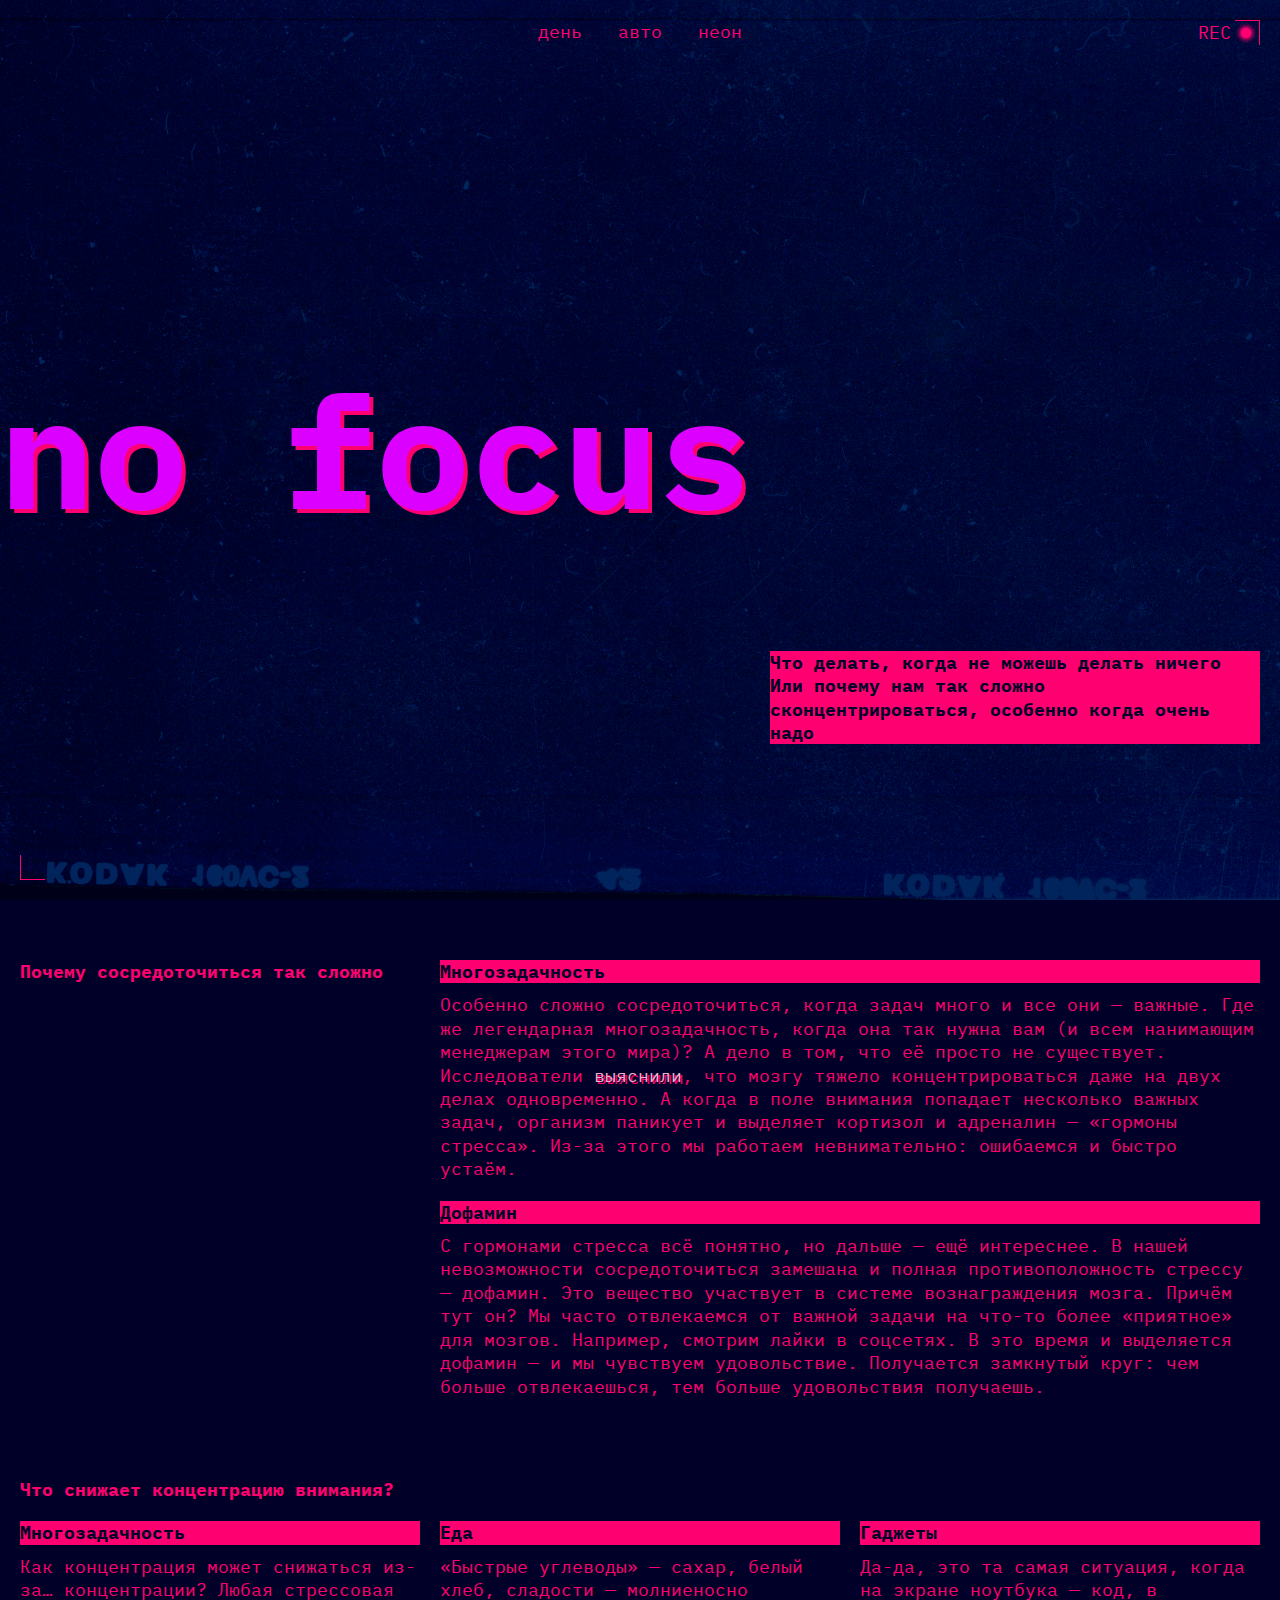
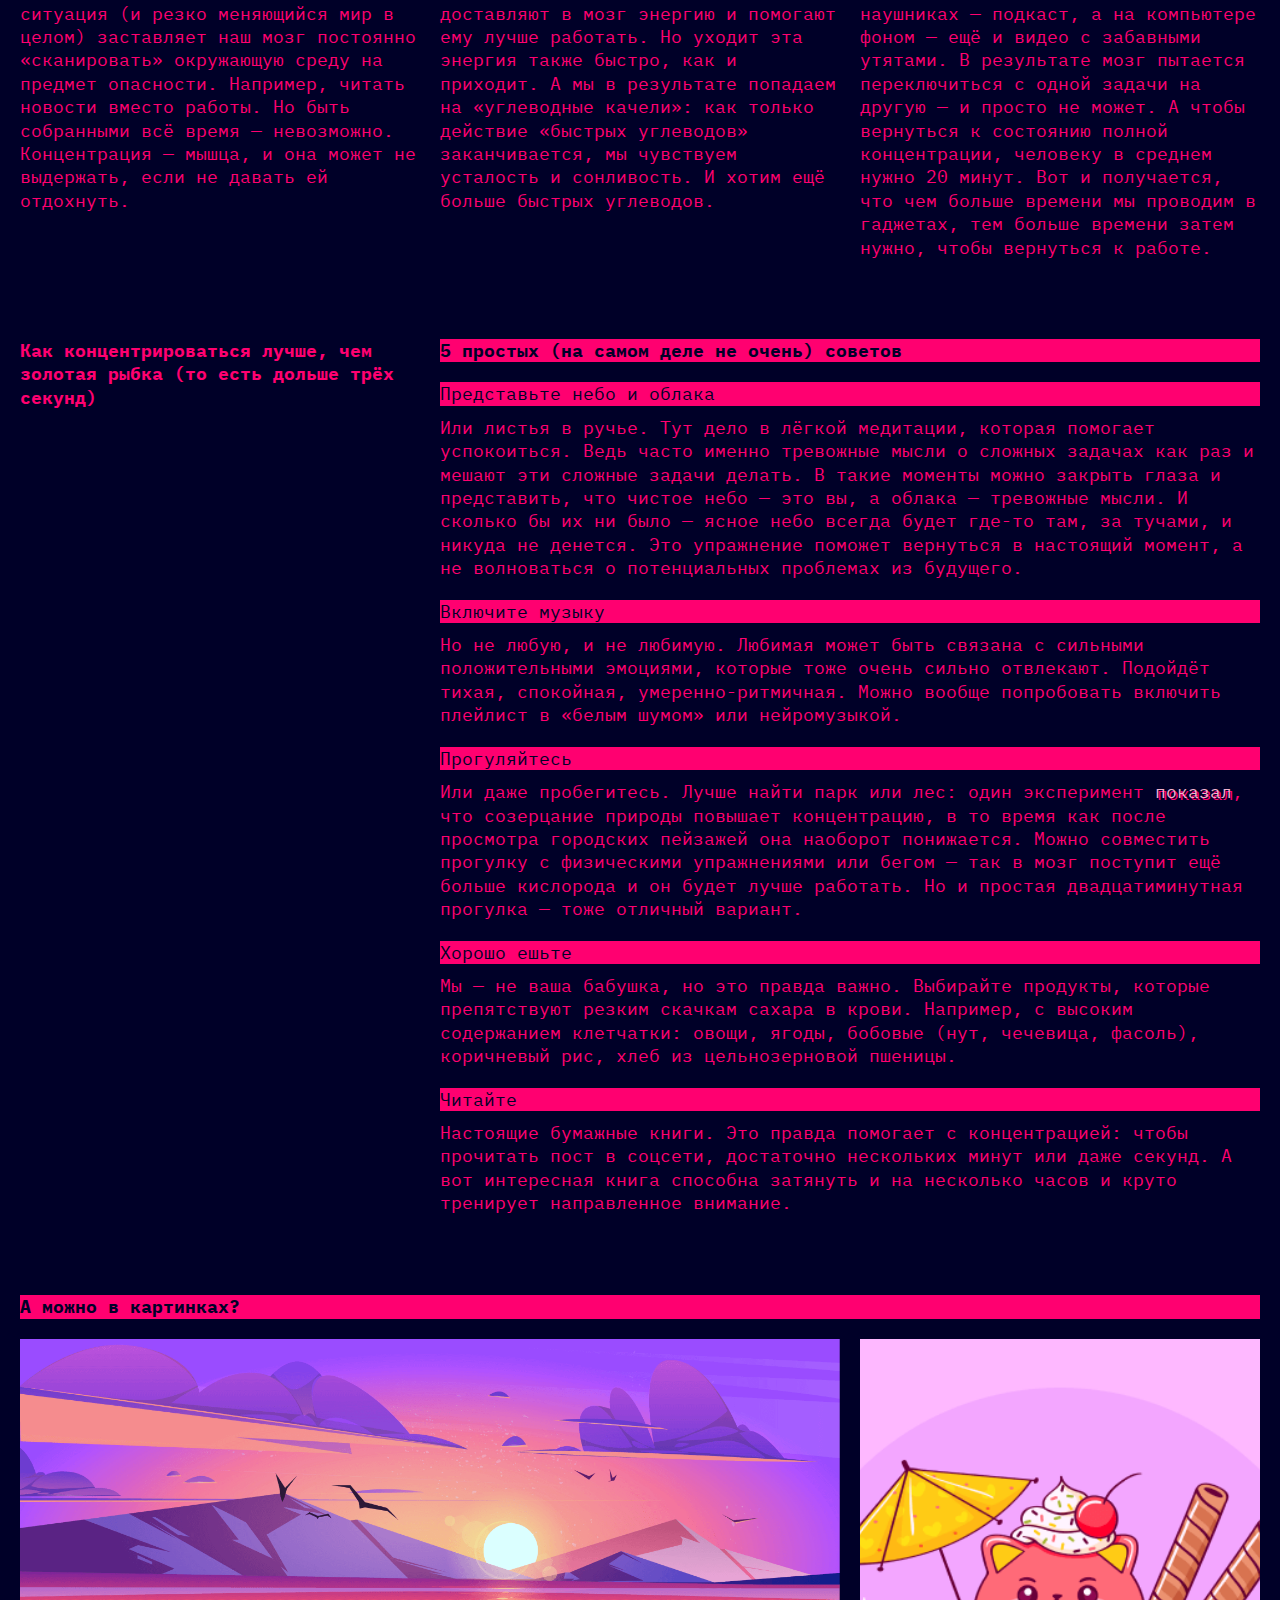
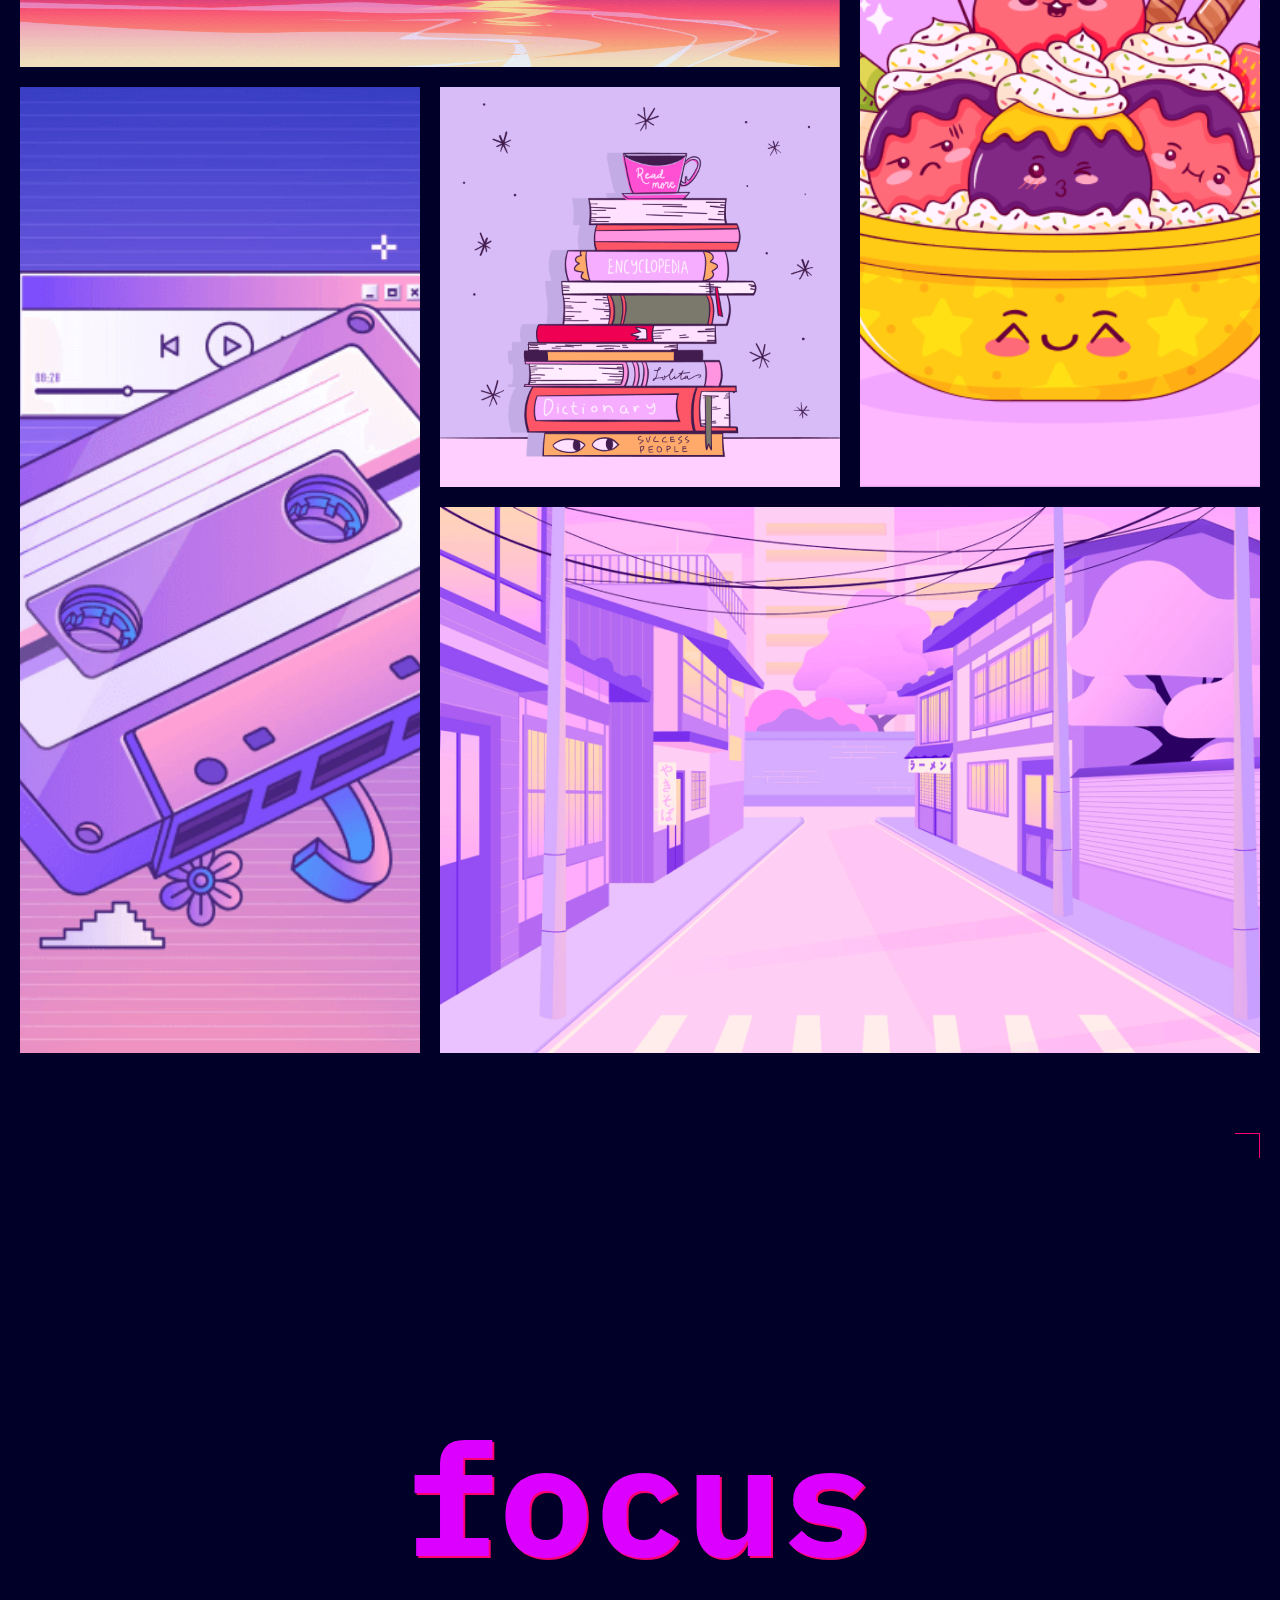
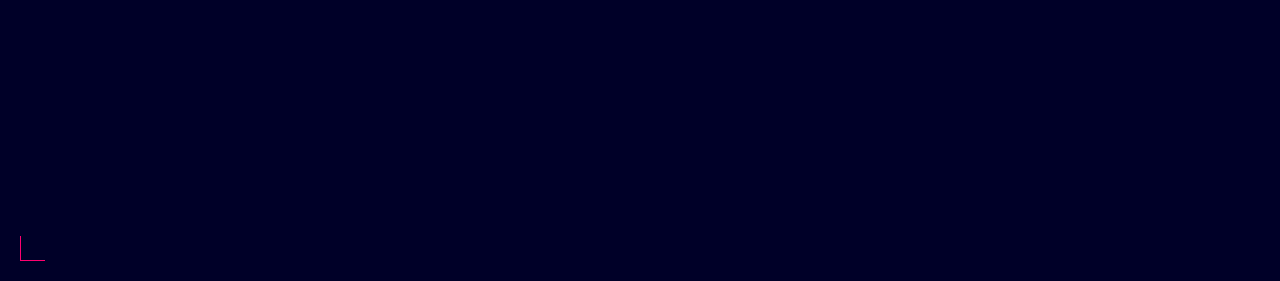
==== index.html @ 8219a494 "add project" ====
<!DOCTYPE html>
<html lang="ru">
  <head>
    <meta charset="UTF-8" />
    <meta http-equiv="X-UA-Compatible" content="IE=edge" />
    <meta name="viewport" content="width=device-width, initial-scale=1.0" />
    <meta name="color-scheme" content="dark light" />
    <title>Сложно сосредоточиться</title>
    <link rel="icon" href="./images/favicon.ico" sizes="any" />
    <link rel="icon" href="./images/favicon.svg" type="image/svg+xml" />
    <link rel="apple-touch-icon" href="./images/mobile-icon.png" />
    <link rel="stylesheet" href="../fonts/fonts.css" />
    <link rel="stylesheet" href="../styles/globals.css" />
    <link rel="stylesheet" href="../styles/variables.css" />
    <link rel="stylesheet" href="../styles/style.css" />
    <link rel="stylesheet" href="../styles/dark.css" />
    <link rel="stylesheet" href="../styles/light.css" />
  </head>
  <body class="page theme_dark">
    <header class="header decorated-zone">
      <div class="rec" aria-hidden="true">rec</div>
      <nav class="header__theme-menu">
        <ul class="header__theme-menu-list">
          <li class="header__theme-menu-item">
            <button
              class="header__theme-menu-button header__theme-menu-button_type_light"
            >
              День
            </button>
          </li>
          <li class="header__theme-menu-item">
            <button
              class="header__theme-menu-button header__theme-menu-button_active header__theme-menu-button_type_auto"
              disabled
            >
              Авто
            </button>
          </li>
          <li class="header__theme-menu-item">
            <button
              class="header__theme-menu-button header__theme-menu-button_type_dark"
            >
              Неон
            </button>
          </li>
        </ul>
      </nav>
      <h1 class="header__title">no focus</h1>
      <div class="header__description">
        <h2 class="header__description-title">
          Что делать, когда не можешь делать ничего<br />
          Или почему нам так сложно сконцентрироваться, особенно когда очень
          надо
        </h2>
      </div>
    </header>
    <main class="main">
      <section class="content">
        <div class="content__card">
          <h2 class="content__card-title">Почему сосредоточиться так сложно</h2>
          <ul class="content__card-list">
            <li class="content__card-list-item">
              <article class="card">
                <h3 class="card-title">Многозадачность</h3>
                <p class="card-text">
                  Особенно сложно сосредоточиться, когда задач много и все они —
                  важные. Где же легендарная многозадачность, когда она так
                  нужна вам (и всем нанимающим менеджерам этого мира)? А дело в
                  том, что её просто не существует. Исследователи
                  <a
                    href="https://www.sciencedirect.com/science/article/abs/pii/S0272494415000328"
                    tar
                    class="card-text-link"
                    target="_blank"
                    >выяснили</a
                  >, что мозгу тяжело концентрироваться даже на двух делах
                  одновременно. А когда в поле внимания попадает несколько
                  важных задач, организм паникует и выделяет кортизол и
                  адреналин — «гормоны стресса». Из-за этого мы работаем
                  невнимательно: ошибаемся и быстро устаём.
                </p>
              </article>
            </li>
            <li class="content__card-list-item">
              <article class="card">
                <h3 class="card-title">Дофамин</h3>
                <p class="card-text">
                  С гормонами стресса всё понятно, но дальше — ещё интереснее. В
                  нашей невозможности сосредоточиться замешана и полная
                  противоположность стрессу — дофамин. Это вещество участвует в
                  системе вознаграждения мозга. Причём тут он? Мы часто
                  отвлекаемся от важной задачи на что-то более «приятное» для
                  мозгов. Например, смотрим лайки в соцсетях. В это время и
                  выделяется дофамин — и мы чувствуем удовольствие. Получается
                  замкнутый круг: чем больше отвлекаешься, тем больше
                  удовольствия получаешь.
                </p>
              </article>
            </li>
          </ul>
          <h2 class="content__card-title">
            Что снижает концентрацию внимания?
          </h2>
        </div>
        <ul class="content__card-list content__card-list_column">
          <li class="content__card-list-item">
            <article class="card">
              <h3 class="card-title">Многозадачность</h3>
              <p class="card-text">
                Как концентрация может снижаться из-за… концентрации? Любая
                стрессовая ситуация (и резко меняющийся мир в целом) заставляет
                наш мозг постоянно «сканировать» окружающую среду на предмет
                опасности. Например, читать новости вместо работы. Но быть
                собранными всё время — невозможно. Концентрация — мышца, и она
                может не выдержать, если не давать ей отдохнуть.
              </p>
            </article>
          </li>
          <li class="content__card-list-item">
            <article class="card">
              <h3 class="card-title">Еда</h3>
              <p class="card-text">
                «Быстрые углеводы» — сахар, белый хлеб, сладости — молниеносно
                доставляют в мозг энергию и помогают ему лучше работать. Но
                уходит эта энергия также быстро, как и приходит. А мы в
                результате попадаем на «углеводные качели»: как только действие
                «быстрых углеводов» заканчивается, мы чувствуем усталость и
                сонливость. И хотим ещё больше быстрых углеводов.
              </p>
            </article>
          </li>
          <li class="content__card-list-item">
            <article class="card">
              <h3 class="card-title">Гаджеты</h3>
              <p class="card-text">
                Да-да, это та самая ситуация, когда на экране ноутбука — код, в
                наушниках — подкаст, а на компьютере фоном — ещё и видео с
                забавными утятами. В результате мозг пытается переключиться с
                одной задачи на другую — и просто не может. А чтобы вернуться к
                состоянию полной концентрации, человеку в среднем нужно 20
                минут. Вот и получается, что чем больше времени мы проводим в
                гаджетах, тем больше времени затем нужно, чтобы вернуться к
                работе.
              </p>
            </article>
          </li>
        </ul>
        <div class="content__card">
          <h2 class="content__card-title">
            Как концентрироваться лучше, чем золотая рыбка (то есть дольше трёх
            секунд)
          </h2>
          <ul class="content__card-list">
            <li class="content__card-list-item">
              <article class="card">
                <h3 class="card-title">
                  5 простых (на самом деле не очень) советов
                </h3>
                <h4 class="card-text-accent">Представьте небо и облака</h4>
                <p class="card-text">
                  Или листья в ручье. Тут дело в лёгкой медитации, которая
                  помогает успокоиться. Ведь часто именно тревожные мысли о
                  сложных задачах как раз и мешают эти сложные задачи делать. В
                  такие моменты можно закрыть глаза и представить, что чистое
                  небо — это вы, а облака — тревожные мысли. И сколько бы их ни
                  было — ясное небо всегда будет где-то там, за тучами, и никуда
                  не денется. Это упражнение поможет вернуться в настоящий
                  момент, а не волноваться о потенциальных проблемах из
                  будущего.
                </p>
              </article>
            </li>
            <li class="content__card-list-item">
              <article class="card">
                <h4 class="card-text-accent">Включите музыку</h4>
                <p class="card-text">
                  Но не любую, и не любимую. Любимая может быть связана с
                  сильными положительными эмоциями, которые тоже очень сильно
                  отвлекают. Подойдёт тихая, спокойная, умеренно-ритмичная.
                  Можно вообще попробовать включить плейлист в «белым шумом» или
                  нейромузыкой.
                </p>
              </article>
            </li>
            <li class="content__card-list-item">
              <article class="card">
                <h4 class="card-text-accent">Прогуляйтесь</h4>
                <p class="card-text">
                  Или даже пробегитесь. Лучше найти парк или лес: один
                  эксперимент
                  <a
                    href="https://www.sciencedirect.com/science/article/abs/pii/S0272494415000328"
                    class="card-text-link"
                    target="_blank"
                    >показал</a
                  >, что созерцание природы повышает концентрацию, в то время
                  как после просмотра городских пейзажей она наоборот
                  понижается. Можно совместить прогулку с физическими
                  упражнениями или бегом — так в мозг поступит ещё больше
                  кислорода и он будет лучше работать. Но и простая
                  двадцатиминутная прогулка — тоже отличный вариант.
                </p>
              </article>
            </li>
            <li class="content__card-list-item">
              <article class="card">
                <h4 class="card-text-accent">Хорошо ешьте</h4>
                <p class="card-text">
                  Мы — не ваша бабушка, но это правда важно. Выбирайте продукты,
                  которые препятствуют резким скачкам сахара в крови. Например,
                  с высоким содержанием клетчатки: овощи, ягоды, бобовые (нут,
                  чечевица, фасоль), коричневый рис, хлеб из цельнозерновой
                  пшеницы.
                </p>
              </article>
            </li>
            <li class="content__card-list-item">
              <article class="card">
                <h4 class="card-text-accent">Читайте</h4>
                <p class="card-text">
                  Настоящие бумажные книги. Это правда помогает с концентрацией:
                  чтобы прочитать пост в соцсети, достаточно нескольких минут
                  или даже секунд. А вот интересная книга способна затянуть и на
                  несколько часов и круто тренирует направленное внимание.
                </p>
              </article>
            </li>
          </ul>
        </div>
      </section>
      <section class="gallery">
        <h3 class="gallery-title">А можно в картинках?</h3>
        <img
          class="gallery-pic"
          src="./images/sunset.png"
          alt="Закат"
          loading="lazy"
        />
        <img
          class="gallery-pic"
          src="./images/ice-cream.png"
          alt="Мороженое"
          loading="lazy"
        />
        <img
          class="gallery-pic"
          src="./images/tape.png"
          alt="Кассета"
          loading="lazy"
        />
        <img
          class="gallery-pic"
          src="./images/books.png"
          alt="Книги"
          loading="lazy"
        />
        <img
          class="gallery-pic"
          src="./images/street.png"
          alt="Улица"
          loading="lazy"
        />
      </section>
    </main>
    <footer class="footer decorated-zone">
      <h2 class="footer__title">focus</h2>
    </footer>
    <script src="./scripts/script.js"></script>
  </body>
</html>
---- fonts/fonts.css ----
@font-face {
  font-family: 'IBM Plex mono';
  src: url(./IBMPlexMono-Regular.woff) format('woff');
  font-weight: normal;
  font-display: swap;
}

@font-face {
  font-family: 'IBM Plex mono';
  src: url(./IBMPlexMono-Bold.woff) format('woff');
  font-weight: bold;
  font-display: swap;
}
---- styles/globals.css ----
/* Глобальные стили для проекта, их можно дополнять и менять по желанию */

*,
*::before,
*::after {
  box-sizing: border-box;
}

body {
  min-inline-size: 375px;
  max-inline-size: 1440px;
  margin: 0 auto;
 }

h1,
h2,
h3,
h4,
h5,
h6,
p {
  margin: 0;
}

ul {
  margin: 0;
  padding: 0;
  list-style: none;
}

picture {
  margin: 0;
  padding: 0;
}

button,
a {
  color: currentColor;
  font-family: inherit;
  font-size: inherit;
  line-height: inherit;
}
---- styles/variables.css ----
/*
  Переменные для вашего проекта
  и их переопределение под различные устройства
*/
:root{
  --main-color:#000028;
  --accent-color:#ff0070;
  --title-color:#DB00FF;
  --shadow-color:#FF0070;
  --link-color:#F1B2CE;
  --shadow-link-color:#ff0070;
  --title-size:clamp(7.25rem, 7.0115rem + 1.0178vw, 7.5rem);
  --bg-pic:url(../images/cover-image-dark.png);
  --corner-space: 10px;
  --rec-top:10px;
  --rec-right:18px;
  --main-padding: 10px;
  --top-padding:40px;
  --content-margin:50px;
  --content-gap:20px;
  --pic-gap:10px;
}
---- styles/style.css ----
/* Основные стили проекта. Это стили для темы, которую вы верстаете первой. */

.page {
  font-family: "IBM Plex mono", Arial, sans-serif;
  font-size: 18px;
  font-weight: 400;
  background-image: var(--bg-pic);
  background-attachment: fixed;
  background-position: center;
  background-repeat: no-repeat;
  background-size: cover;
  background-color: var(--main-color);
  color: var(--accent-color);
  /* сохраните в разметке и стилях класс page. На его основе работает скрипт. */
}

/* Шапка */

.header {
  padding: var(--main-padding);
  position: relative;
  block-size: max(668px, 100vh);
  min-height: 100vh;
  display: grid;
  grid-template-rows: 1fr min-content 1fr;
}

.header__theme-menu {
  display: grid;
  justify-items: end;
  align-items: center;
}

.header__theme-menu-list {
  display: grid;
  gap: 10px;
}

.header__theme-menu-item {
  list-style-type: none;
}

.header__theme-menu-button {
  min-height: 26px;
  min-width: 70px;
  padding-bottom: 4px;
  text-transform: lowercase;
  background-color: transparent;
  border: 0;
  outline: none;
  box-shadow: none;
  line-height: 18px;
  font-size: 18px;
  cursor: pointer;
}

.header__theme-menu-button_active {
  pointer-events: none;
  /* outline:1px solid var(--accent-color); */
}

.header__theme-menu-button:hover {
  outline: 1px solid rgba(255, 0, 112, 0.4);
}

.header__theme-menu-button:focus {
  border: 0;
  outline: none;
  box-shadow: none;
}

.header__theme-menu-button:focus-visible {
  border-bottom: 1px solid var(--accent-color);
}

.header__title {
  align-self: center;
  font-size: var(--title-size);
  font-family: "IBM Plex mono", Arial, sans-serif;
  font-style: normal;
  font-weight: 700;
  line-height: 83%;
  color: var(--title-color);
  text-shadow: 4px 4px 0 var(--shadow-color);
}

.header__description {
  align-items: center;
  display: grid;
  justify-items: end;
}

.header__description-title {
  background-color: var(--accent-color);
  font-family: "IBM Plex mono", Arial, sans-serif;
  font-style: normal;
  font-weight: 700;
  font-size: 18px;
  line-height: 23.4px;
  color: var(--main-color);
  max-width: 365px;
}

/* Уголки и rec */

.decorated-zone::after {
  position: absolute;
  content: "";
  width: 25px;
  height: 25px;
  right: var(--corner-space);
  top: var(--corner-space);
  border-right: 1px solid var(--accent-color);
  border-top: 1px solid var(--accent-color);
}

.decorated-zone::before {
  position: absolute;
  content: "";
  width: 25px;
  height: 25px;
  left: var(--corner-space);
  bottom: var(--corner-space);
  border-left: 1px solid var(--accent-color);
  border-bottom: 1px solid var(--accent-color);
}

.rec {
  display: flex;
  align-items: center;
  right: var(--rec-right);
  top: var(--rec-top);
  gap: 10px;
  font-size: 18px;
  line-height: 25px;
  position: absolute;
  text-transform: uppercase;
}

.rec::after {
  content: "";
  display: block;
  width: 10px;
  height: 10px;
  border-radius: 50%;
  background-color: var(--accent-color);
  box-shadow: 0 0 4px 2px var(--accent-color);
}

/* Контент */

.main {
  padding: var(--top-padding) var(--main-padding);
}

.content__card-list {
  margin-block-end: var(--content-margin);
  row-gap: 20px;
  display: grid;
}

.content__card-title {
  font-family: "IBM Plex mono", Arial, sans-serif;
  font-style: normal;
  font-weight: 700;
  font-size: 18px;
  line-height: 23.4px;
  margin-block-end: 20px;
}

.card-title {
  font-family: "IBM Plex mono", Arial, sans-serif;
  font-size: 18px;
  font-weight: 700;
  line-height: 23.4px;
  background-color: var(--accent-color);
  color: var(--main-color);
}

.card-text {
  font-family: "IBM Plex mono", Arial, sans-serif;
  font-size: 18px;
  font-weight: 400;
  line-height: 23.4px;
  margin-block-start: 10px;
}

.card-text-link {
  position: relative;
  color: var(--link-color);
  text-shadow: 2px 2px 0 var(--shadow-link-color);
  text-decoration: none;
}

.card-text-link::after {
  content: "";
  position: absolute;
  left: 2px;
  bottom: -2px;
  width: 98%;
  height: 0.1rem;
  background-color: var(--link-color);
  opacity: 0;
}

.card-text-link:hover::after {
  opacity: 1;
}

.card-text-link:focus {
  border: 0;
  outline: none;
  box-shadow: none;
}

.card-text-link:focus-visible {
  display: inline-block;
  padding: 0px 4px 5px 2px;
  line-height: 10px;
  text-decoration: none;
  outline: 1px solid var(--link-color);
}

.card-text-accent:not(:first-child) {
  margin-block-start: 20px;
}

.card-text-accent {
  font-family: "IBM Plex mono", Arial, sans-serif;
  font-weight: 400;
  line-height: 23.4px;
  color: var(--main-color);
  background-color: var(--accent-color);
}

.gallery {
  display: grid;
  gap: var(--pic-gap);
}

.gallery-title {
  font-family: "IBM Plex mono", Arial, sans-serif;
  font-size: 18px;
  font-weight: 700;
  line-height: 24px;
  background-color: var(--accent-color);
  color: var(--main-color);
}

.gallery-pic {
  object-fit: cover;
  width: 100%;
  /* height: 100%; */
  /* object-position:; */
  block-size: 100%;
}

/* Подвал */

.footer {
  display: flex;
  align-items: center;
  justify-content: center;
  position: relative;
  min-width: 375px;
  min-height: 668px;
  padding: 0 var(--main-padding);
}

.footer__title {
  font-family: "IBM Plex mono", Arial, sans-serif;
  color: var(--title-color);
  font-size: var(--title-size);
  line-height: 96px;
  font-weight: 700;
  text-shadow: 2px 2px var(--shadow-color);
}

@media (min-width: 768px) {
  :root {
    --corner-space: 20px;
    --rec-top: 20px;
    --rec-right: 29px;
    --main-padding: 20px;
    --top-padding: 60px;
    --content-margin: 80px;
    --pic-gap: 20px;
    --title-size: clamp(7.5rem, 0.5625rem + 14.4531vw, 9.8125rem);
  }
  .header {
    padding-left: 0;
  }
  .content__card {
    display: grid;
    grid-template-columns: 1fr 2fr;
    column-gap: var(--content-gap);
  }
  .gallery-title {
    grid-column: 1 / 4;
    grid-row-start: 1;
  }

  .gallery {
    display: grid;
    grid-template-columns: repeat(3, 1fr);
  }

  .gallery-pic:nth-of-type(1) {
    grid-column: 1 / 3;
    grid-row: 2 / 2;
  }

  .gallery-pic:nth-of-type(2) {
    grid-column: 3 / 4;
    grid-row: 2 / 4;
  }

  .gallery-pic:nth-of-type(3) {
    grid-column: 1 / 2;
    grid-row: 3 / 5;
  }

  .gallery-pic:nth-of-type(4) {
    grid-column: 2 / 3;
    grid-row: 3 / 4;
  }

  .gallery-pic:nth-of-type(5) {
    grid-column: 2 / 4;
    grid-row: 4 / 5;
  }
  .footer__title {
    padding: 464px 0;
  }
}

@media (min-width: 1024px) {
  :root {
    --content-gap: 10px;
  }
  .header__theme-menu {
    padding-left: 20px;
    justify-items: center;
    align-items: start;
  }
  .header__theme-menu-list {
    grid-template-columns: repeat(3, 1fr);
  }

  .header__description-title {
    max-width: 490px;
  }
  .content__card-list_column {
    grid-template-columns: repeat(3, 1fr);
    gap: 20px;
  }
  .footer__title {
    padding: 336px 0;
  }
}
---- styles/dark.css ----
:root .theme_dark{
  --bg-pic:url(../images/cover-image-dark.png);
  --main-color:#000028;
  --accent-color:#ff0070;
  --title-color:#DB00FF;
  --shadow-color:#FF0070;
  --link-color:#F1B2CE;
  --shadow-link-color:#ff0070;    
} 

.page.theme_dark {
  /* сохраните этот селектор в приведённом виде.
    Так стили написанные ниже будут иметь больший вес,
    чем стили в медиазапросе предпочтений пользователя
  */

}
---- styles/light.css ----
/*
  Специально для светлой темы при наличии класса.
  Здесь окажутся стили, которые нужно переопределить принудительно,
  переключая тему
*/

:root .theme_light {
  --bg-pic: url(../images/cover-image-light.png);
  --main-color: #fff1f7;
  --accent-color: #353430;
  --title-color: #ffc2e6;
  --shadow-color: #ff0070;
  --link-color: #353430;
  --shadow-link-color: #ff8dcb;
}

@media (prefers-color-scheme: light) {
  :root {
    --bg-pic: url(../images/cover-image-light.png);
    --main-color: #fff1f7;
    --accent-color: #353430;
    --title-color: #ffc2e6;
    --shadow-color: #ff0070;
    --link-color: #353430;
    --shadow-link-color: #ff8dcb;
  }
}
.page.theme_light {
  /* сохраните этот селектор в приведённом виде.
    Так стили написанные ниже будут иметь больший вес,
    чем стили в медиазапросе предпочтений пользователя
  */
}
.theme_light .rec {
  display: none;
}

.theme_light .header__theme-menu-button:hover {
  outline: 1px solid rgba(53, 52, 48, 0.4);
}

@media (min-width: 768px) {
  .page.theme_light {
    --shadow-color: #ff8dcb;
  }
}
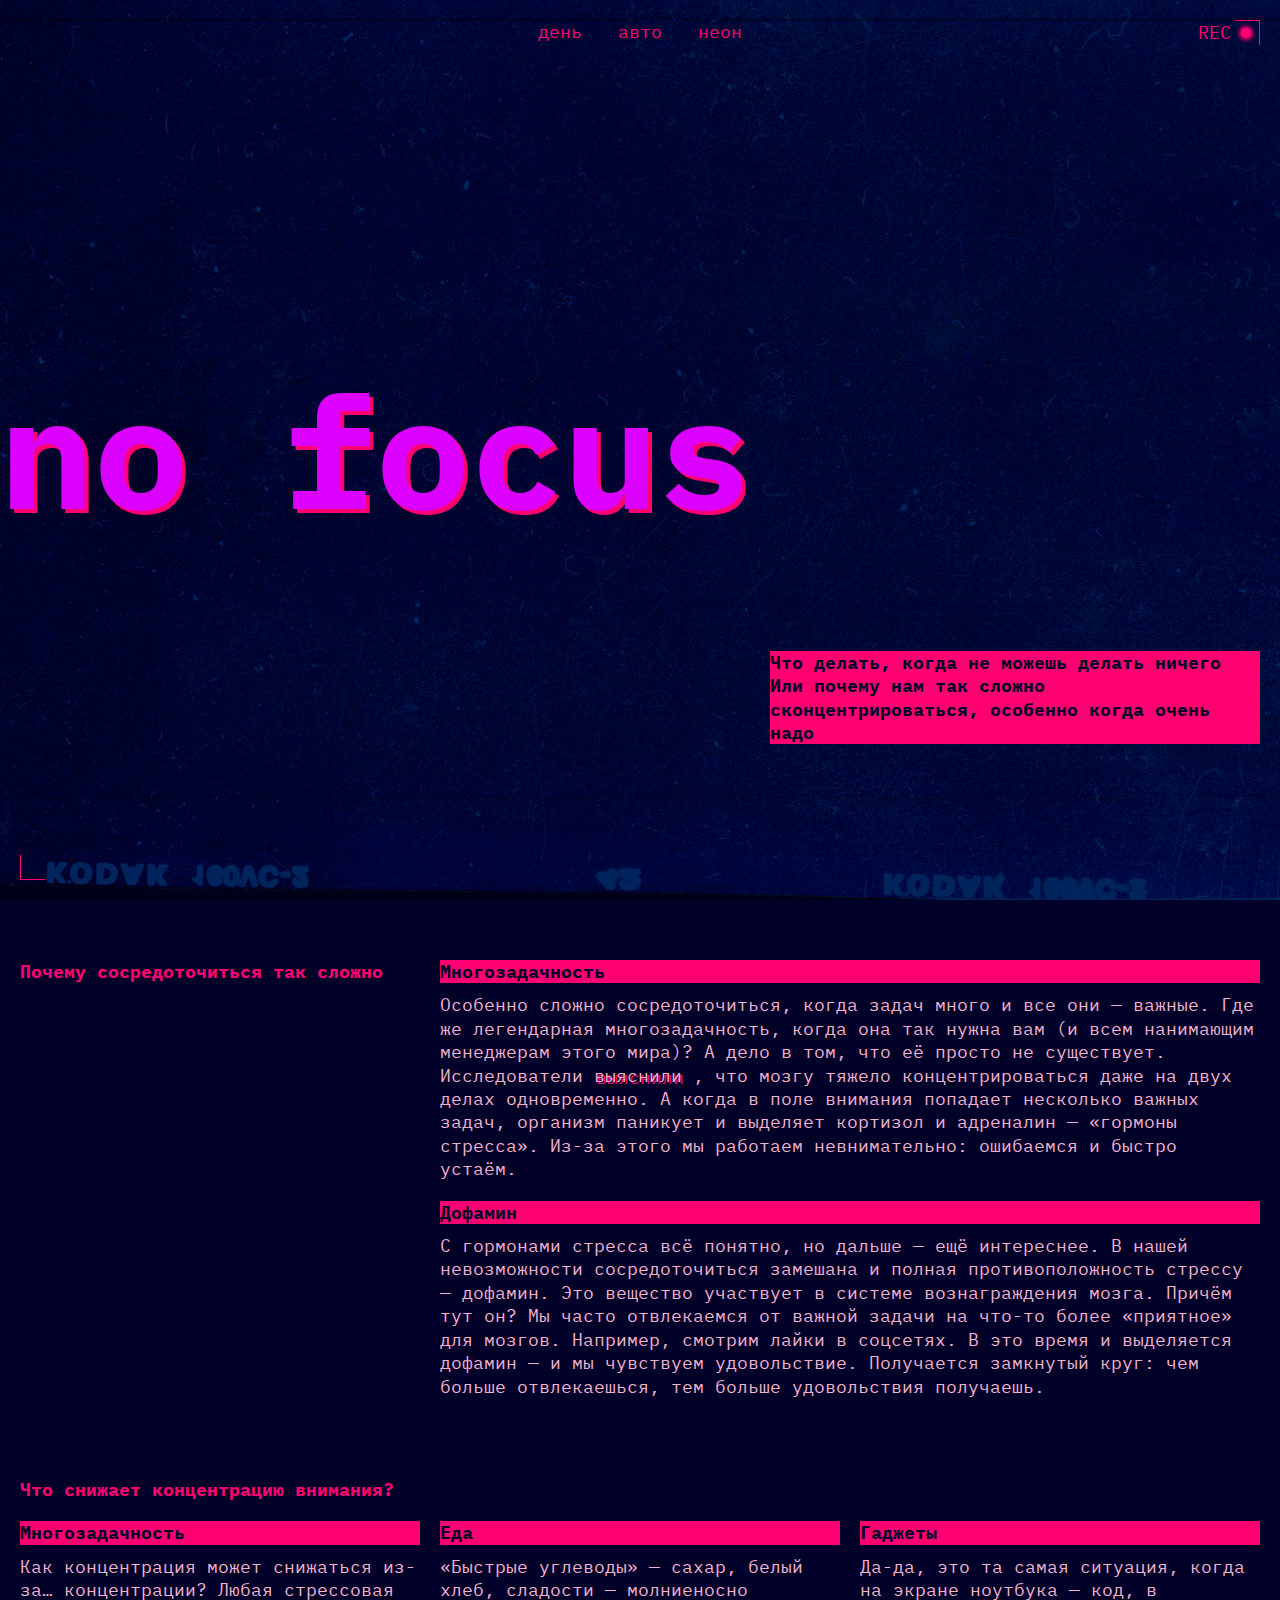
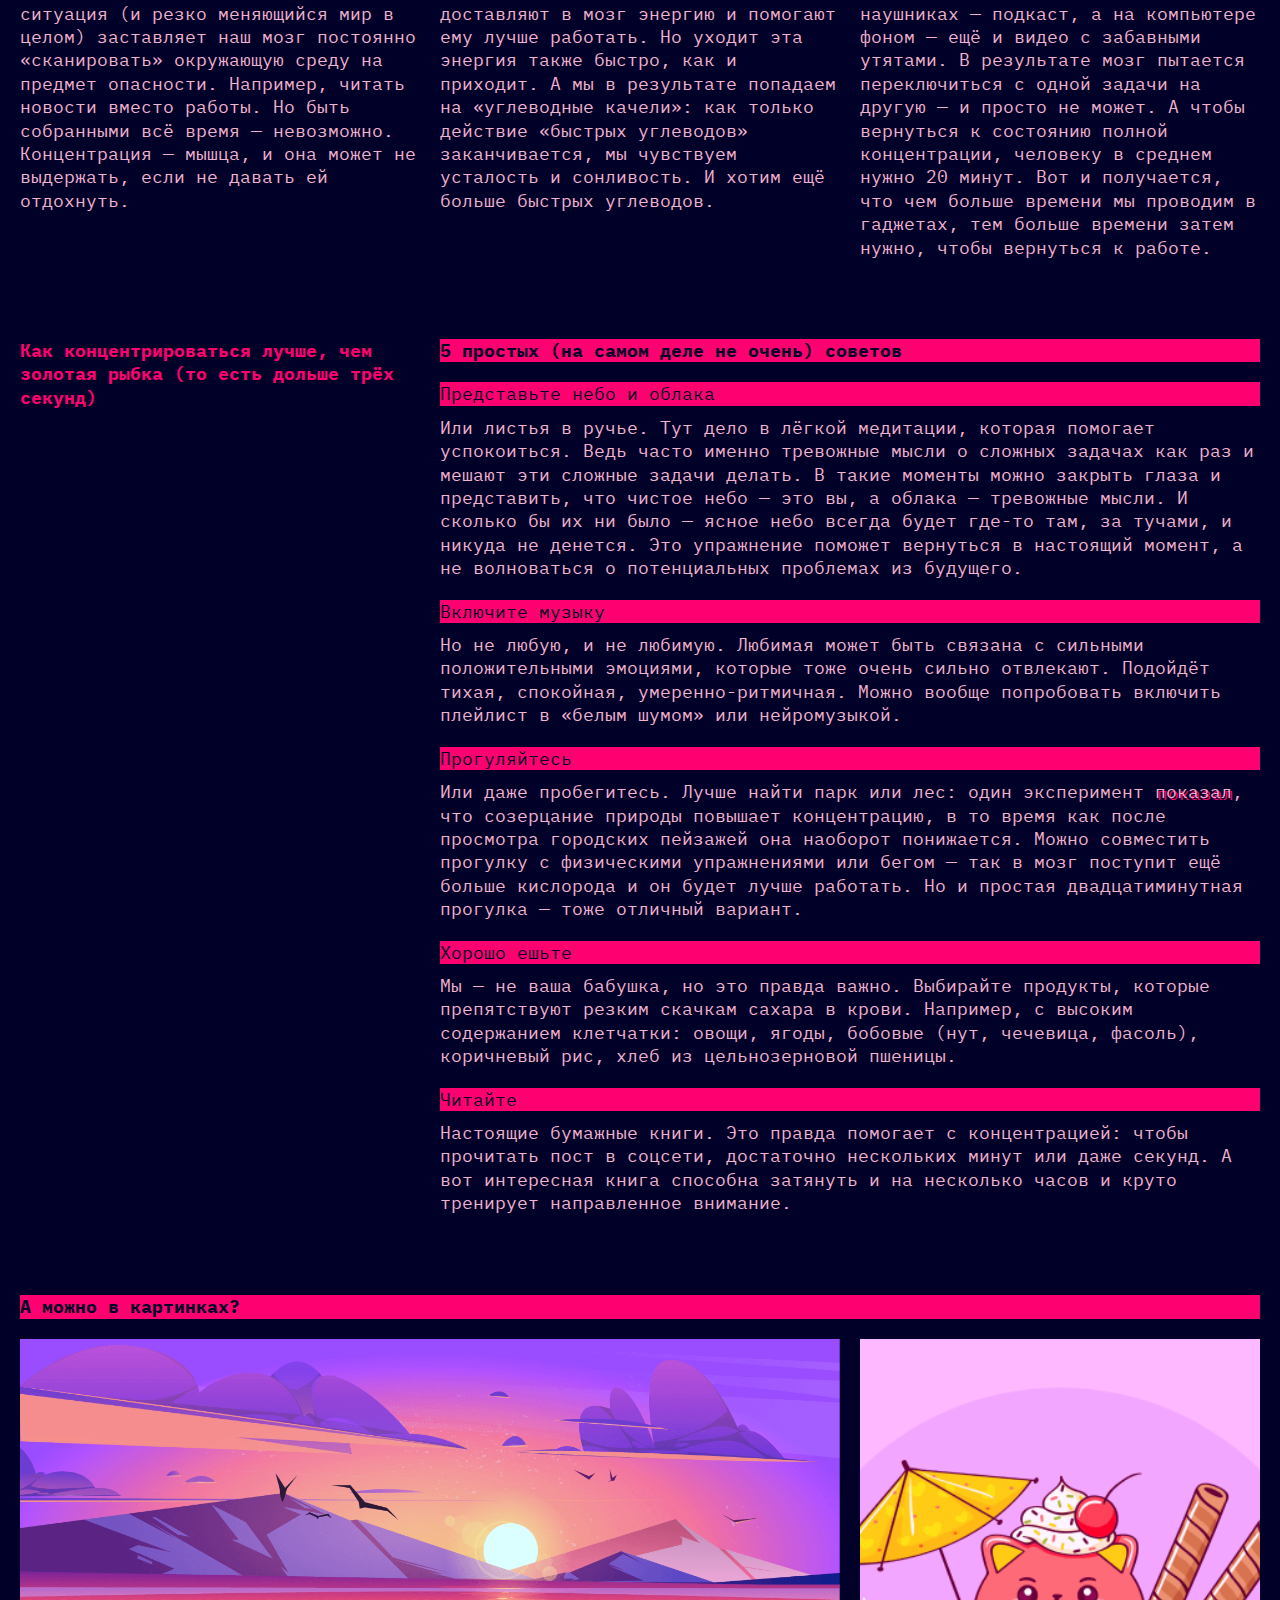
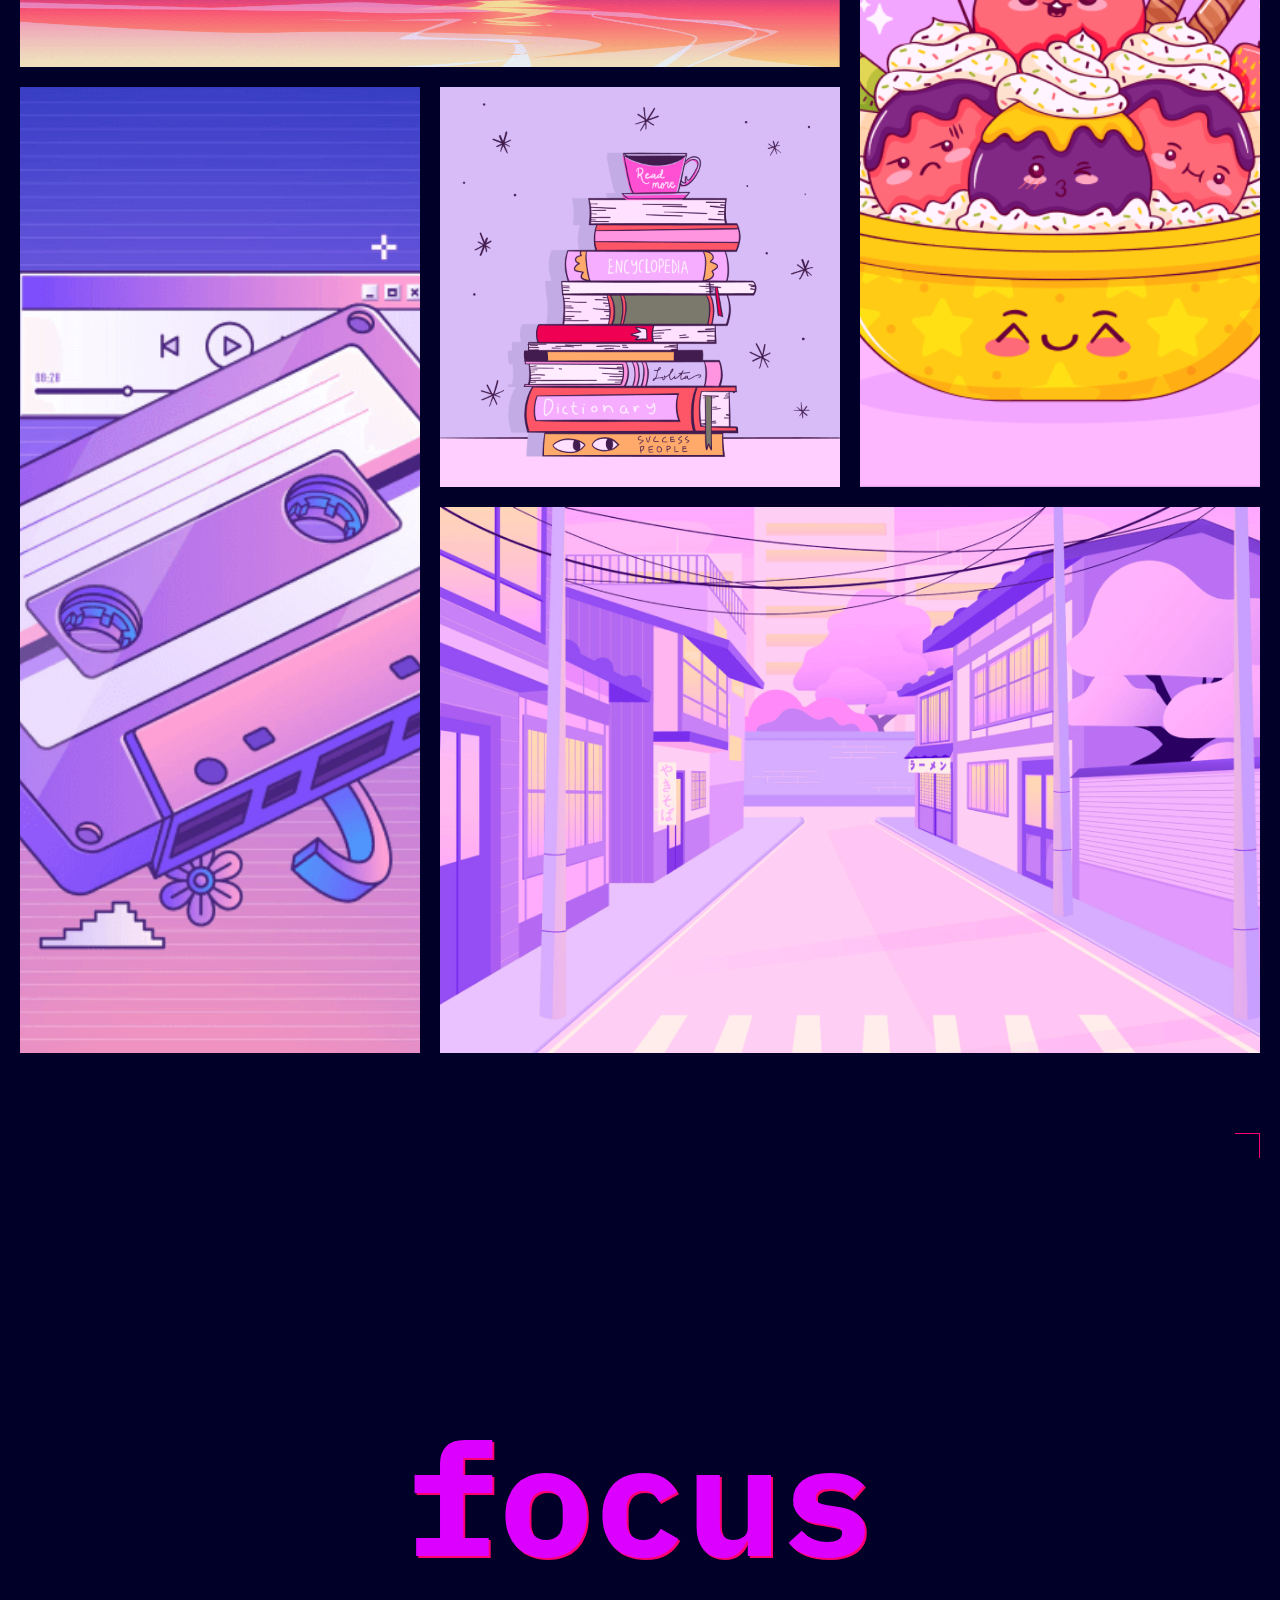
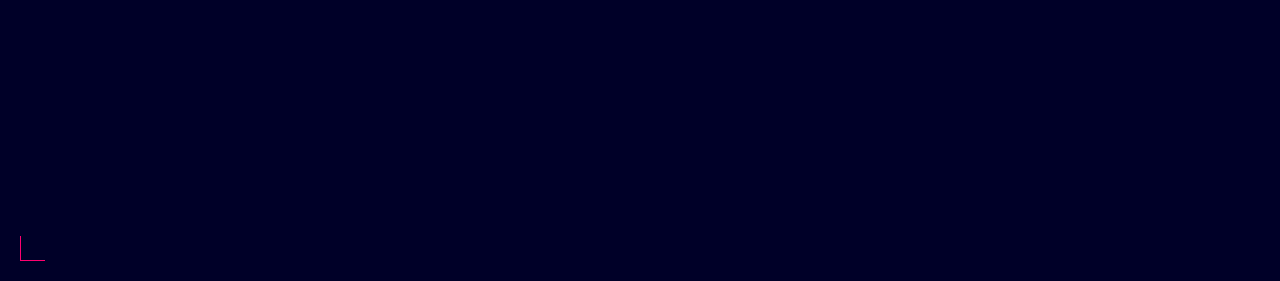
==== commit 11dea8e8: "style: fix" ====
--- a/index.html
+++ b/index.html
@@ -71,9 +71,9 @@
                     href="https://www.sciencedirect.com/science/article/abs/pii/S0272494415000328"
                     tar
                     class="card-text-link"
-                    target="_blank"
-                    >выяснили</a
-                  >, что мозгу тяжело концентрироваться даже на двух делах
+                    target="_blank">
+                    выяснили</a>
+                    , что мозгу тяжело концентрироваться даже на двух делах
                   одновременно. А когда в поле внимания попадает несколько
                   важных задач, организм паникует и выделяет кортизол и
                   адреналин — «гормоны стресса». Из-за этого мы работаем
--- a/styles/variables.css
+++ b/styles/variables.css
@@ -7,7 +7,7 @@
   --accent-color:#ff0070;
   --title-color:#DB00FF;
   --shadow-color:#FF0070;
-  --link-color:#F1B2CE;
+  --text-color:#F1B2CE;
   --shadow-link-color:#ff0070;
   --title-size:clamp(7.25rem, 7.0115rem + 1.0178vw, 7.5rem);
   --bg-pic:url(../images/cover-image-dark.png);
@@ -19,4 +19,5 @@
   --content-margin:50px;
   --content-gap:20px;
   --pic-gap:10px;
+  
 } 
--- a/styles/style.css
+++ b/styles/style.css
@@ -178,6 +178,7 @@
 }
 
 .card-text {
+  color: var(--text-color);
   font-family: "IBM Plex mono", Arial, sans-serif;
   font-size: 18px;
   font-weight: 400;
--- a/styles/dark.css
+++ b/styles/dark.css
@@ -1,11 +1,12 @@
-:root .theme_dark{
+:root .theme_dark {
   --bg-pic:url(../images/cover-image-dark.png);
   --main-color:#000028;
   --accent-color:#ff0070;
   --title-color:#DB00FF;
   --shadow-color:#FF0070;
-  --link-color:#F1B2CE;
+  --text-color:#F1B2CE;
   --shadow-link-color:#ff0070;    
+  
 } 
 
 .page.theme_dark {
--- a/styles/light.css
+++ b/styles/light.css
@@ -10,7 +10,7 @@
   --accent-color: #353430;
   --title-color: #ffc2e6;
   --shadow-color: #ff0070;
-  --link-color: #353430;
+  --text-color: #353430;
   --shadow-link-color: #ff8dcb;
 }
 
@@ -21,9 +21,10 @@
     --accent-color: #353430;
     --title-color: #ffc2e6;
     --shadow-color: #ff0070;
-    --link-color: #353430;
+    --text-color: #353430;
     --shadow-link-color: #ff8dcb;
   }
+  
 }
 .page.theme_light {
   /* сохраните этот селектор в приведённом виде.
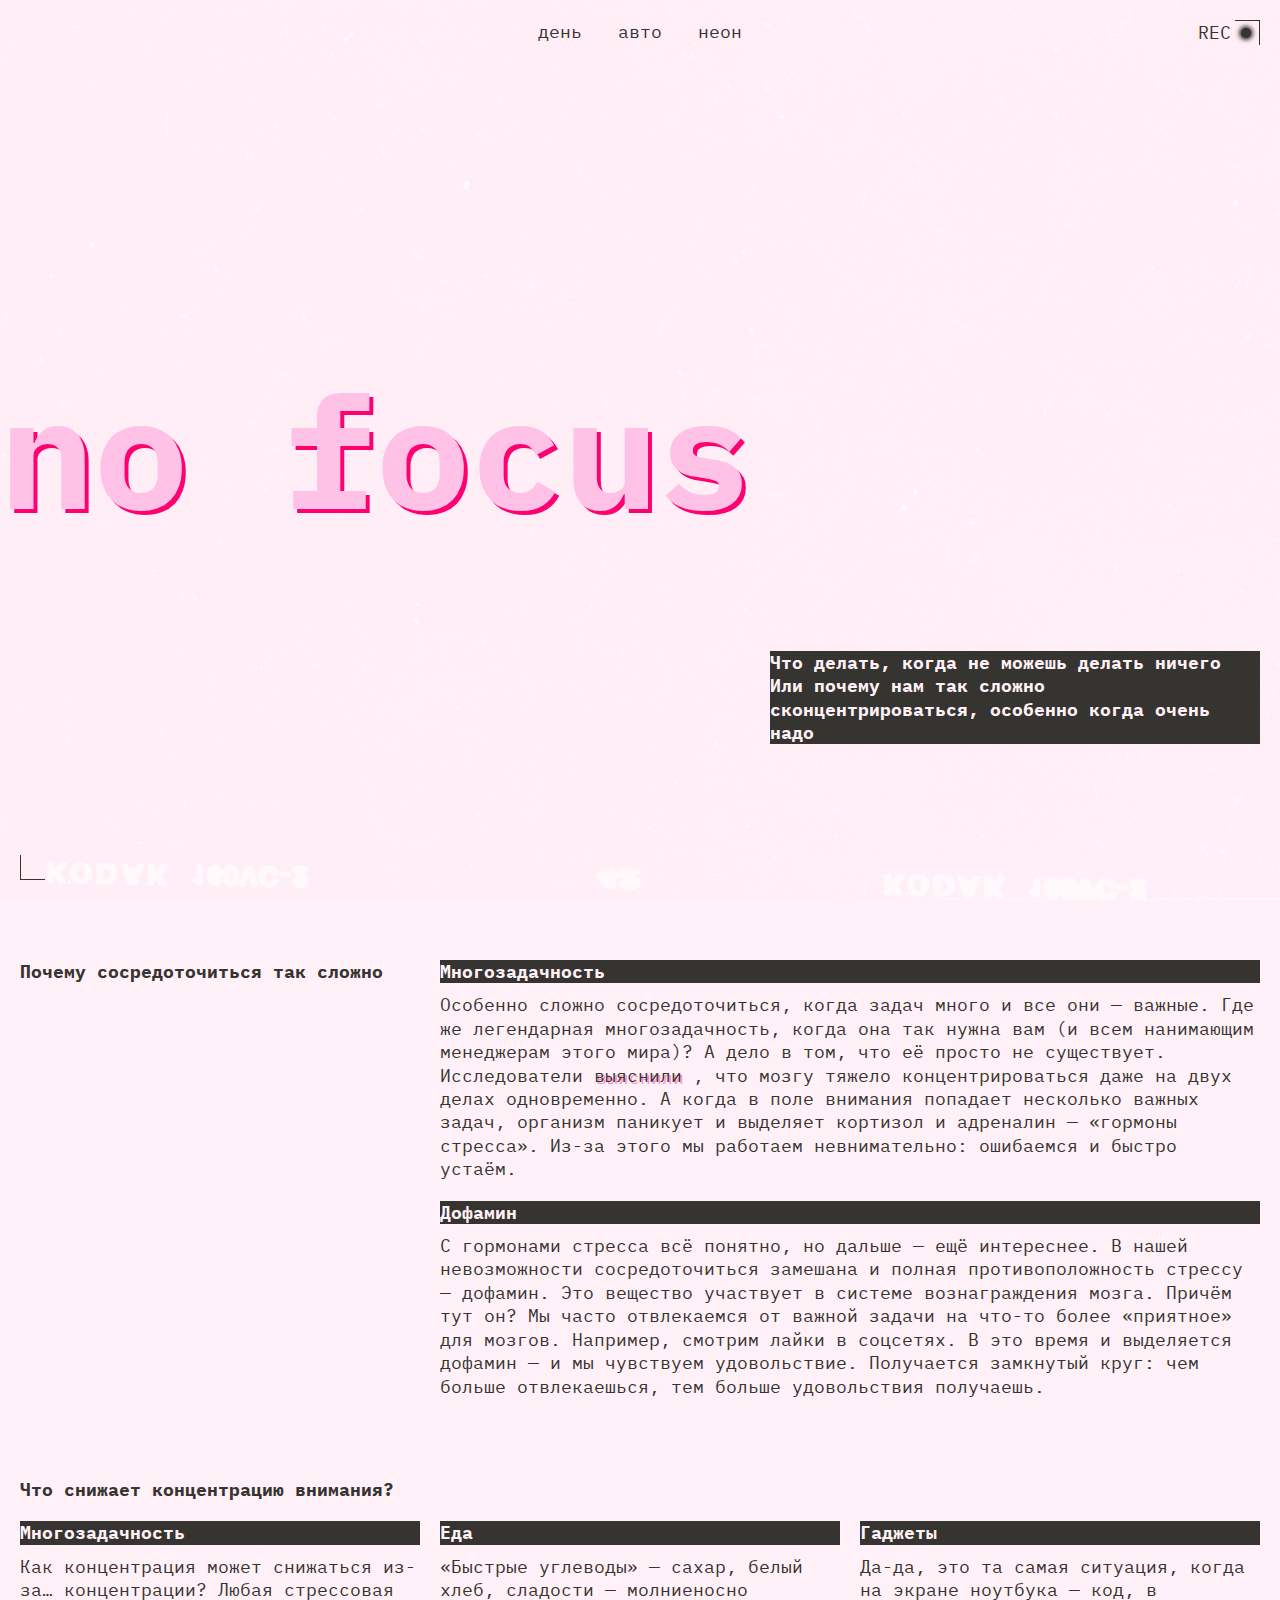
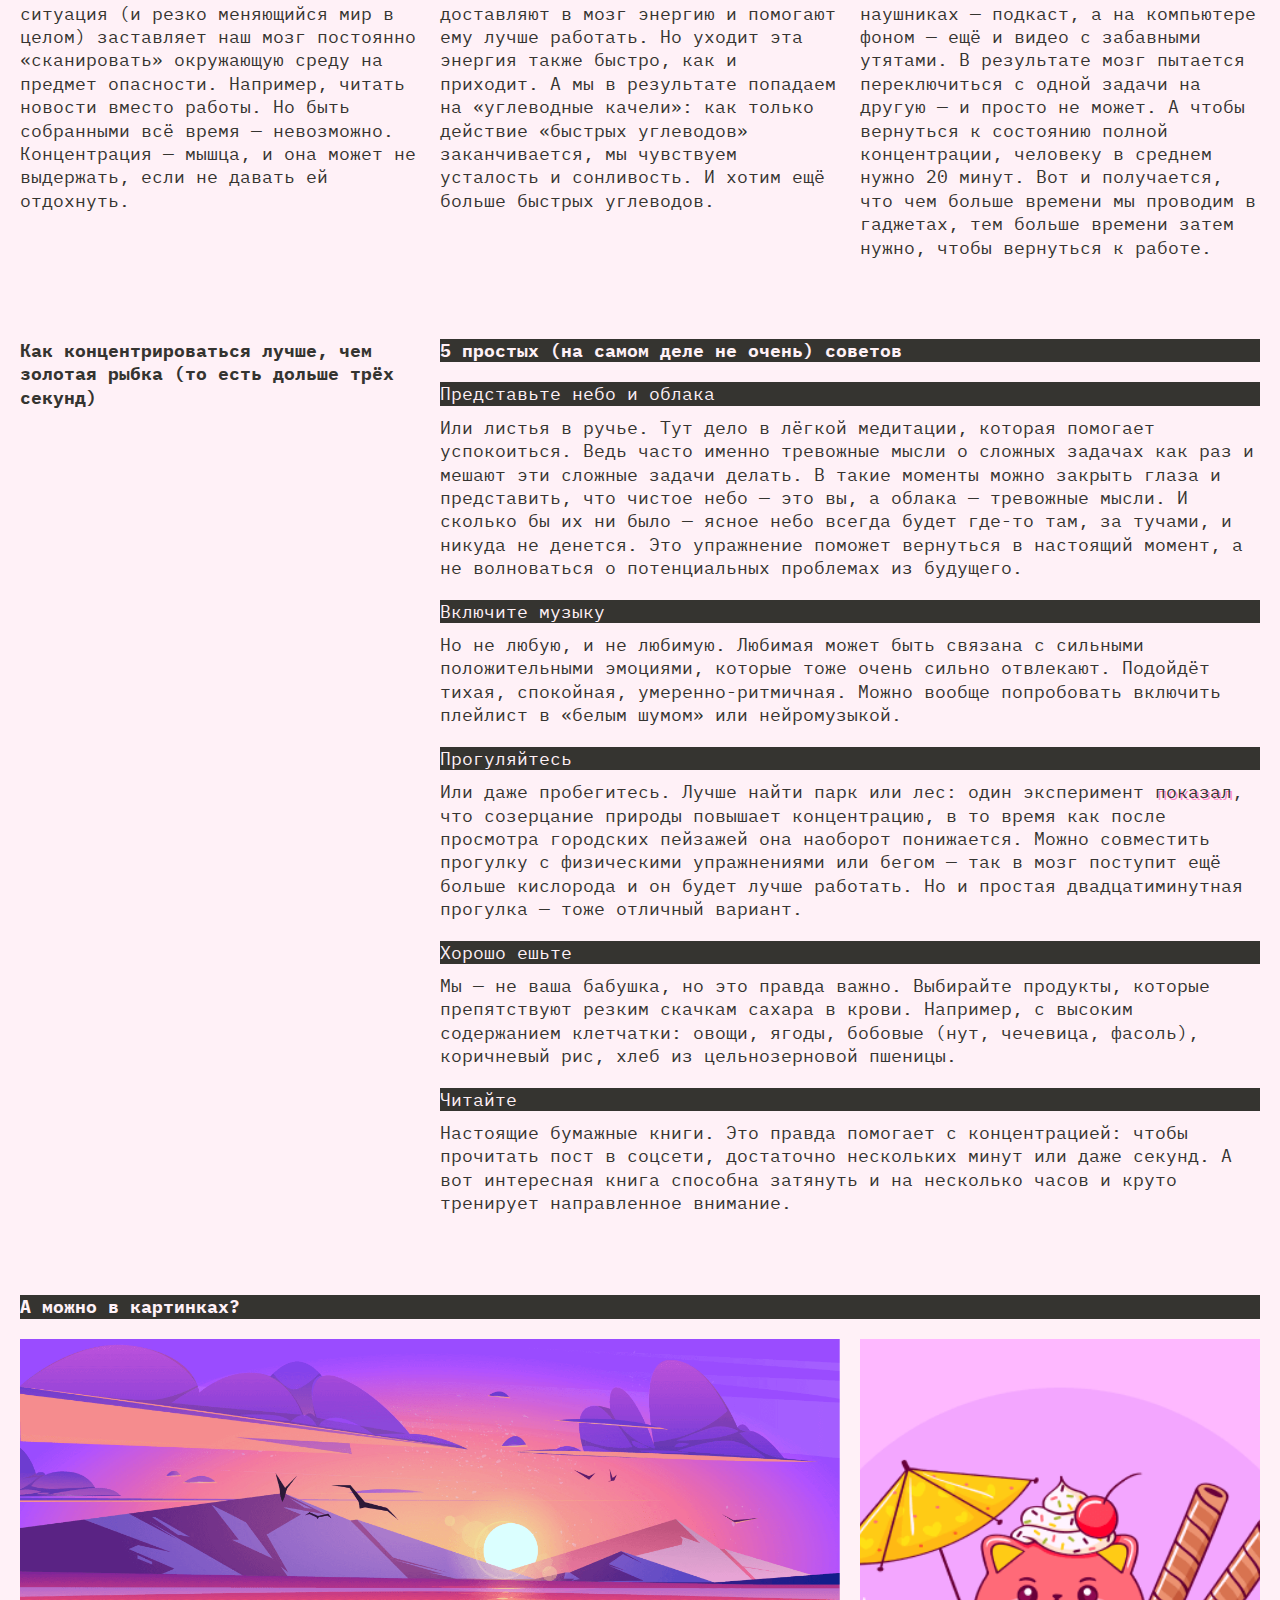
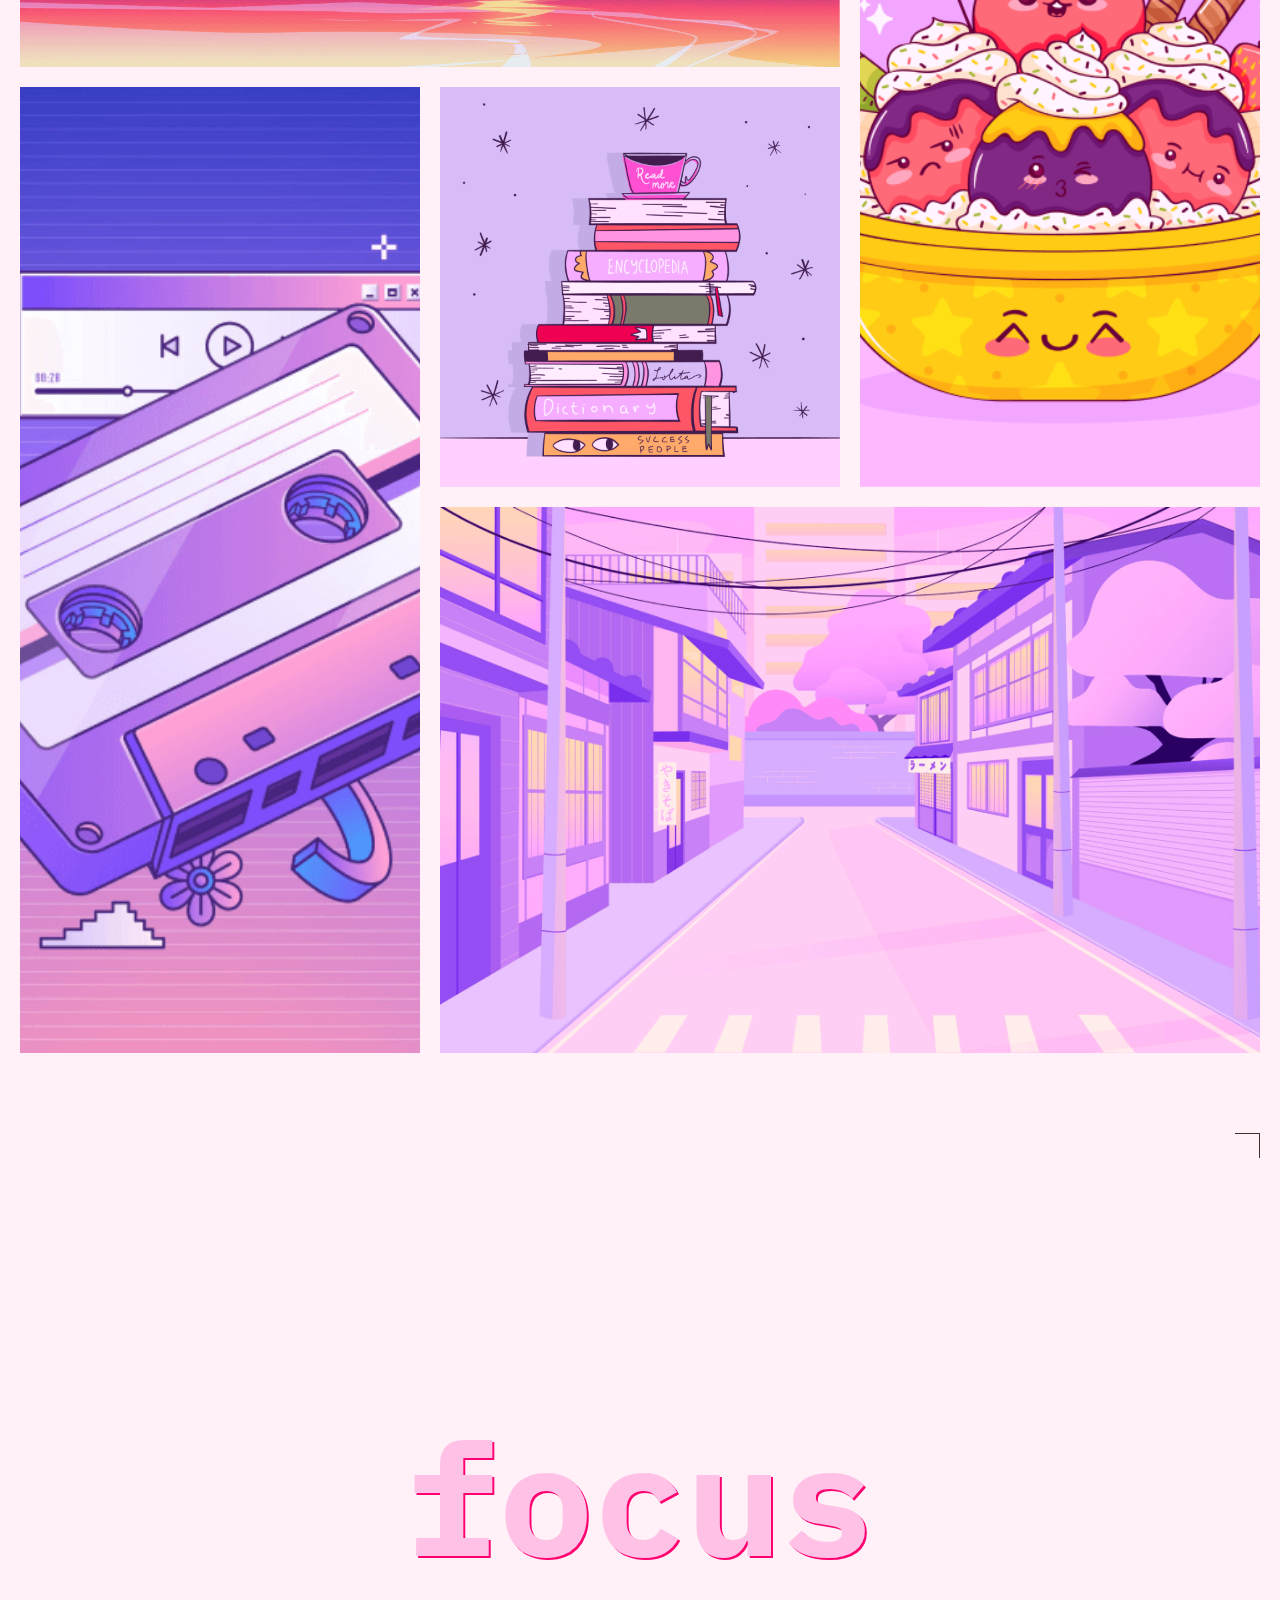
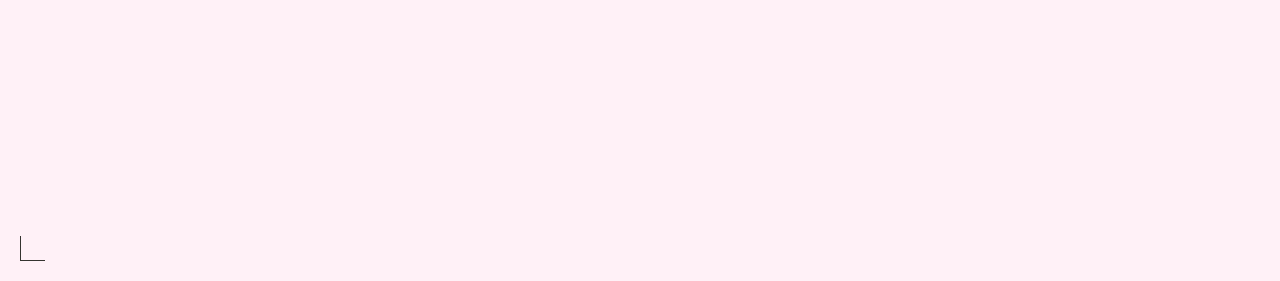
==== commit 8c74c263: "fix: index theme_dark" ====
--- a/index.html
+++ b/index.html
@@ -16,7 +16,7 @@
     <link rel="stylesheet" href="../styles/dark.css" />
     <link rel="stylesheet" href="../styles/light.css" />
   </head>
-  <body class="page theme_dark">
+  <body class="page">
     <header class="header decorated-zone">
       <div class="rec" aria-hidden="true">rec</div>
       <nav class="header__theme-menu">
@@ -69,10 +69,9 @@
                   том, что её просто не существует. Исследователи
                   <a
                     href="https://www.sciencedirect.com/science/article/abs/pii/S0272494415000328"
-                    tar
                     class="card-text-link"
-                    target="_blank">
-                    выяснили</a>
+                    target="_blank"
+                    >выяснили</a>
                     , что мозгу тяжело концентрироваться даже на двух делах
                   одновременно. А когда в поле внимания попадает несколько
                   важных задач, организм паникует и выделяет кортизол и
--- a/styles/variables.css
+++ b/styles/variables.css
@@ -2,7 +2,7 @@
   Переменные для вашего проекта
   и их переопределение под различные устройства
 */
-:root{
+:root {
   --main-color:#000028;
   --accent-color:#ff0070;
   --title-color:#DB00FF;
@@ -19,5 +19,4 @@
   --content-margin:50px;
   --content-gap:20px;
   --pic-gap:10px;
-  
 } 
--- a/styles/style.css
+++ b/styles/style.css
@@ -288,14 +288,17 @@
     --pic-gap: 20px;
     --title-size: clamp(7.5rem, 0.5625rem + 14.4531vw, 9.8125rem);
   }
+
   .header {
     padding-left: 0;
   }
+
   .content__card {
     display: grid;
     grid-template-columns: 1fr 2fr;
     column-gap: var(--content-gap);
   }
+
   .gallery-title {
     grid-column: 1 / 4;
     grid-row-start: 1;
@@ -330,6 +333,7 @@
     grid-column: 2 / 4;
     grid-row: 4 / 5;
   }
+  
   .footer__title {
     padding: 464px 0;
   }
--- a/styles/dark.css
+++ b/styles/dark.css
@@ -5,14 +5,12 @@
   --title-color:#DB00FF;
   --shadow-color:#FF0070;
   --text-color:#F1B2CE;
-  --shadow-link-color:#ff0070;    
-  
-} 
+  --shadow-link-color:#ff0070;
+}
 
-.page.theme_dark {
+.page .theme_dark {
   /* сохраните этот селектор в приведённом виде.
     Так стили написанные ниже будут иметь больший вес,
     чем стили в медиазапросе предпочтений пользователя
   */
-
 }
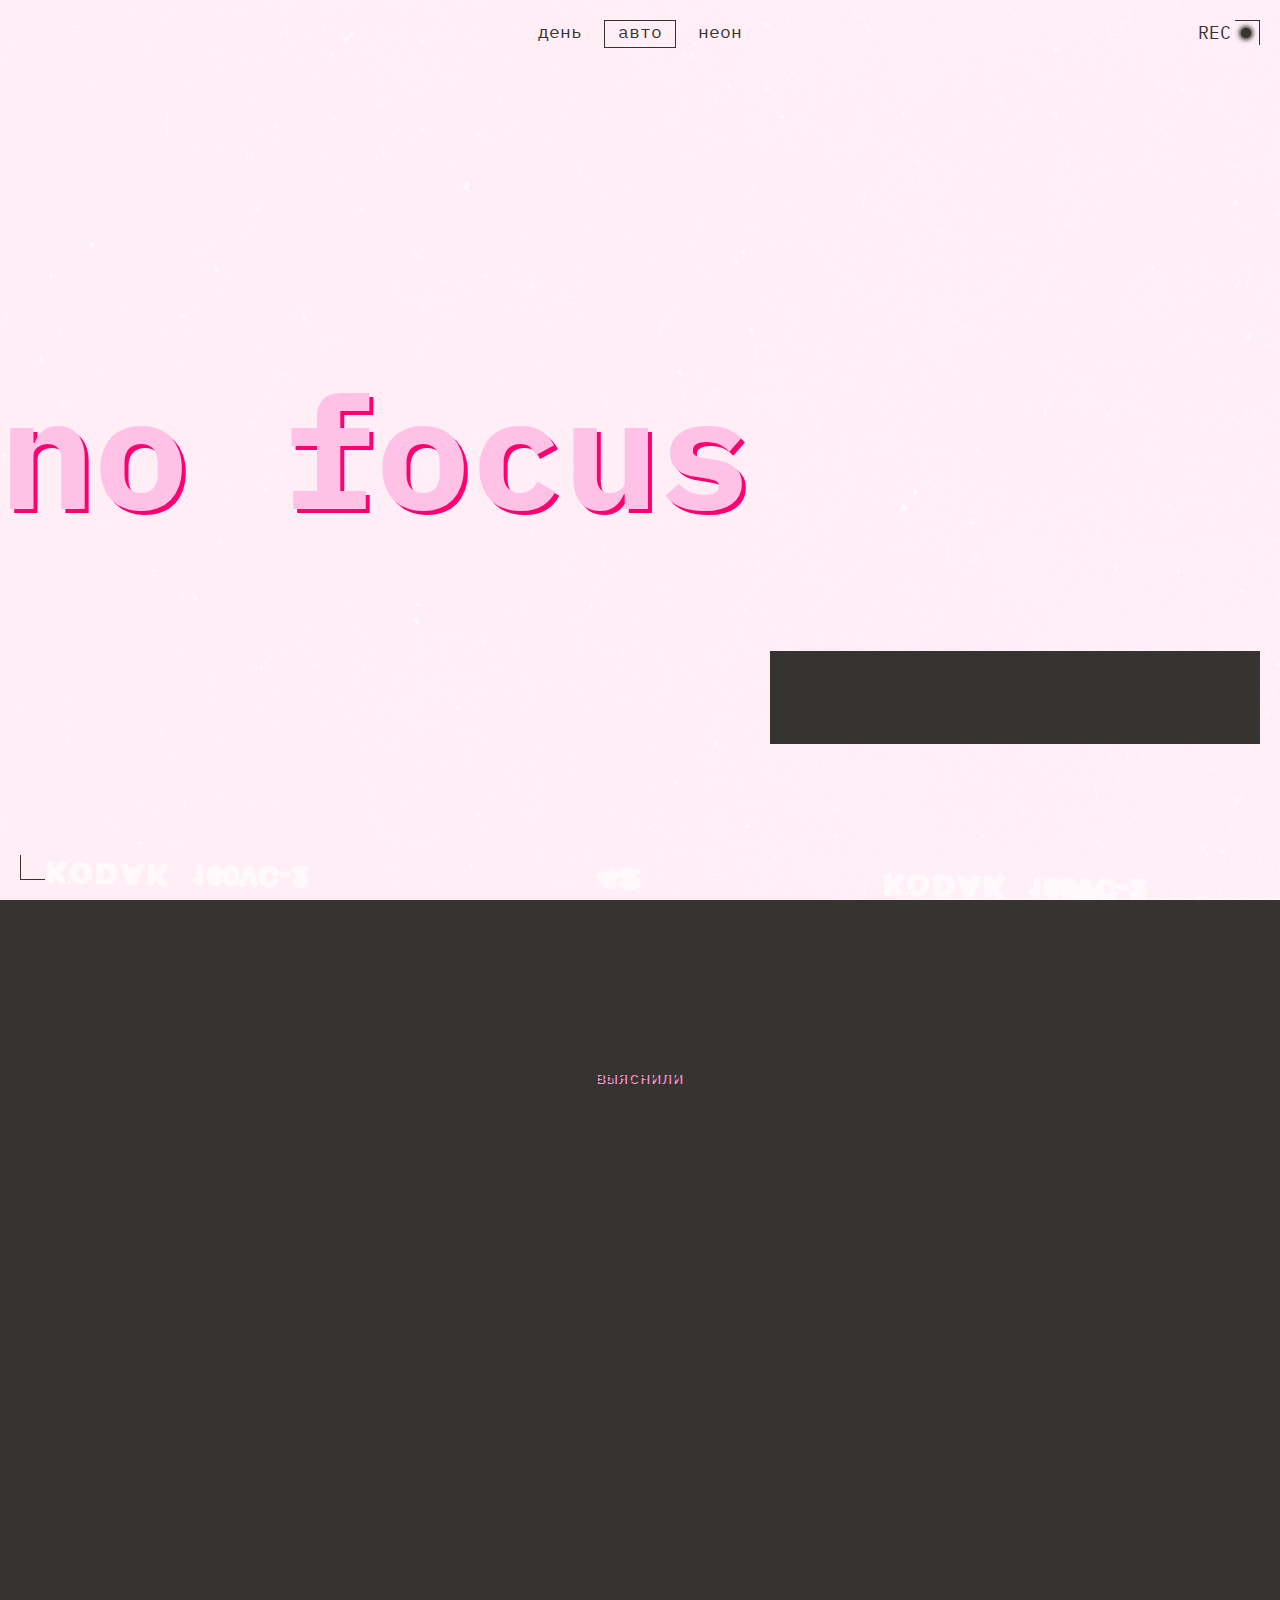
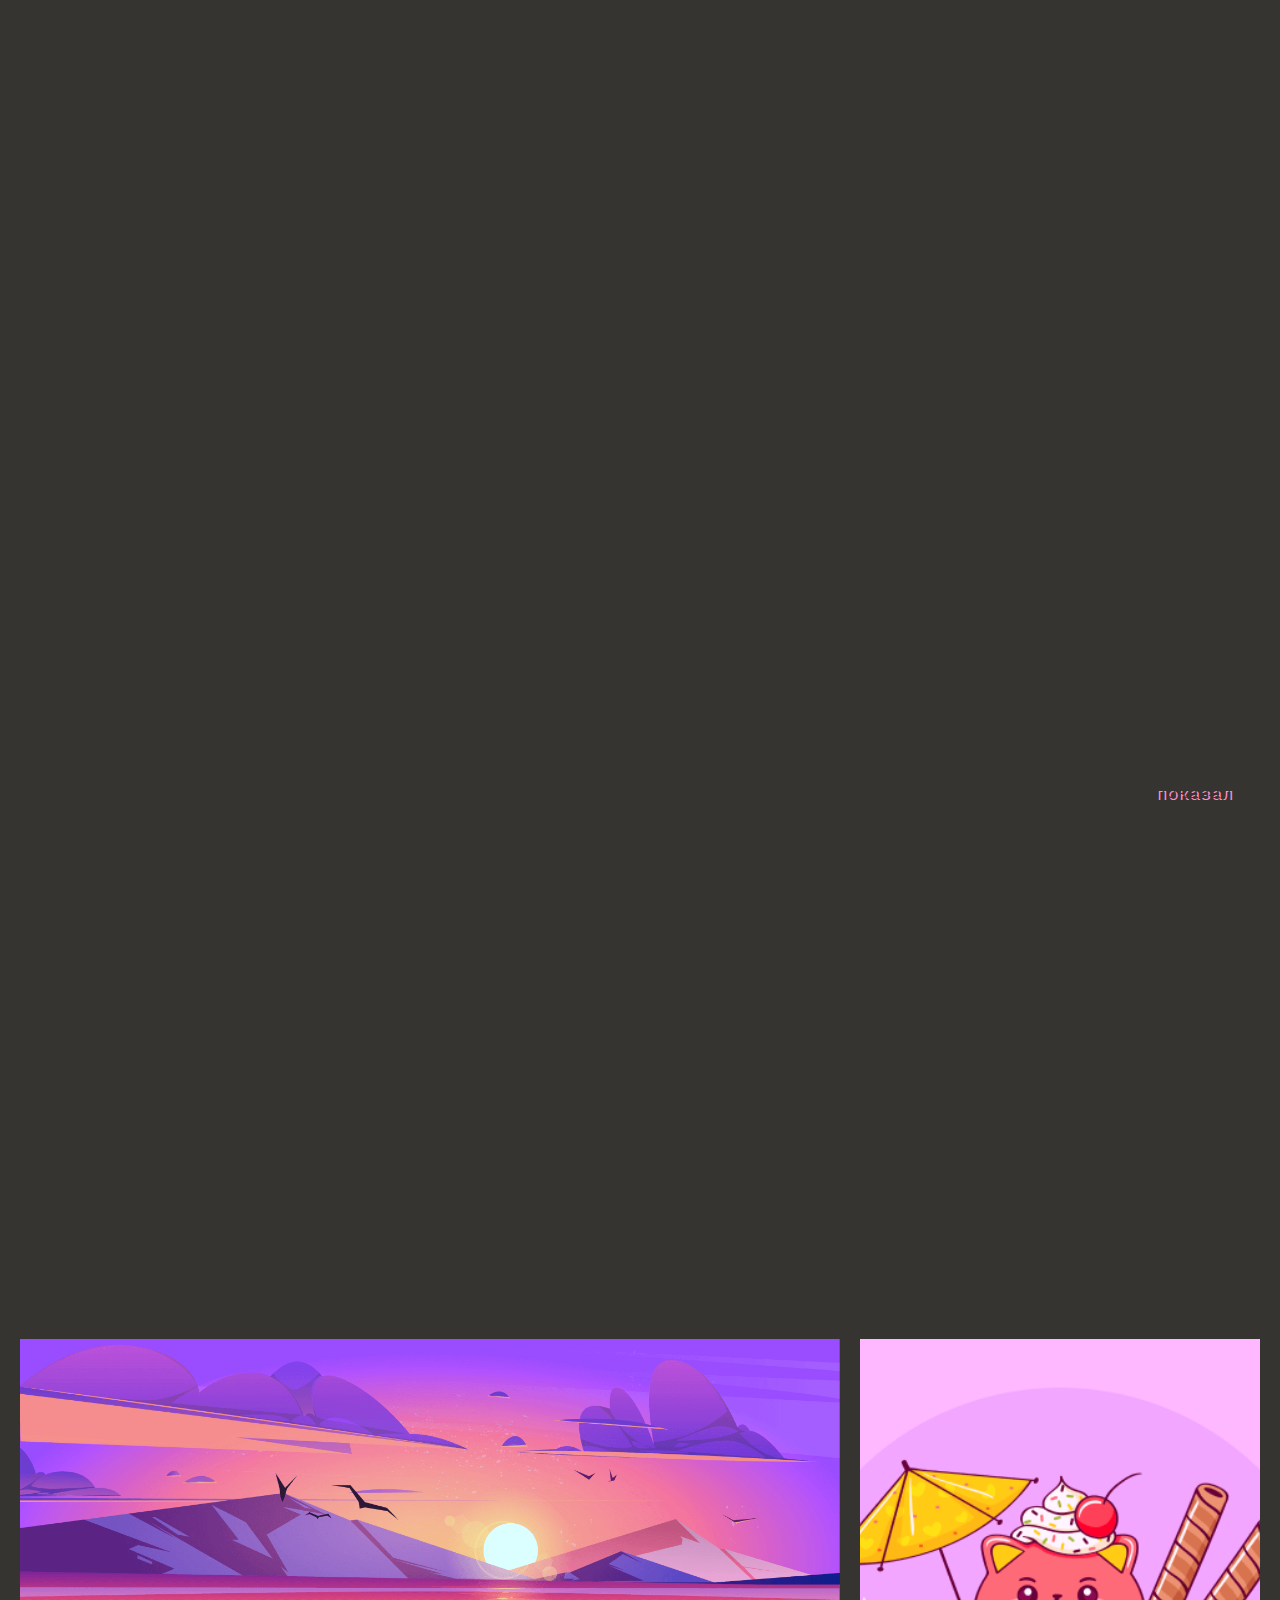
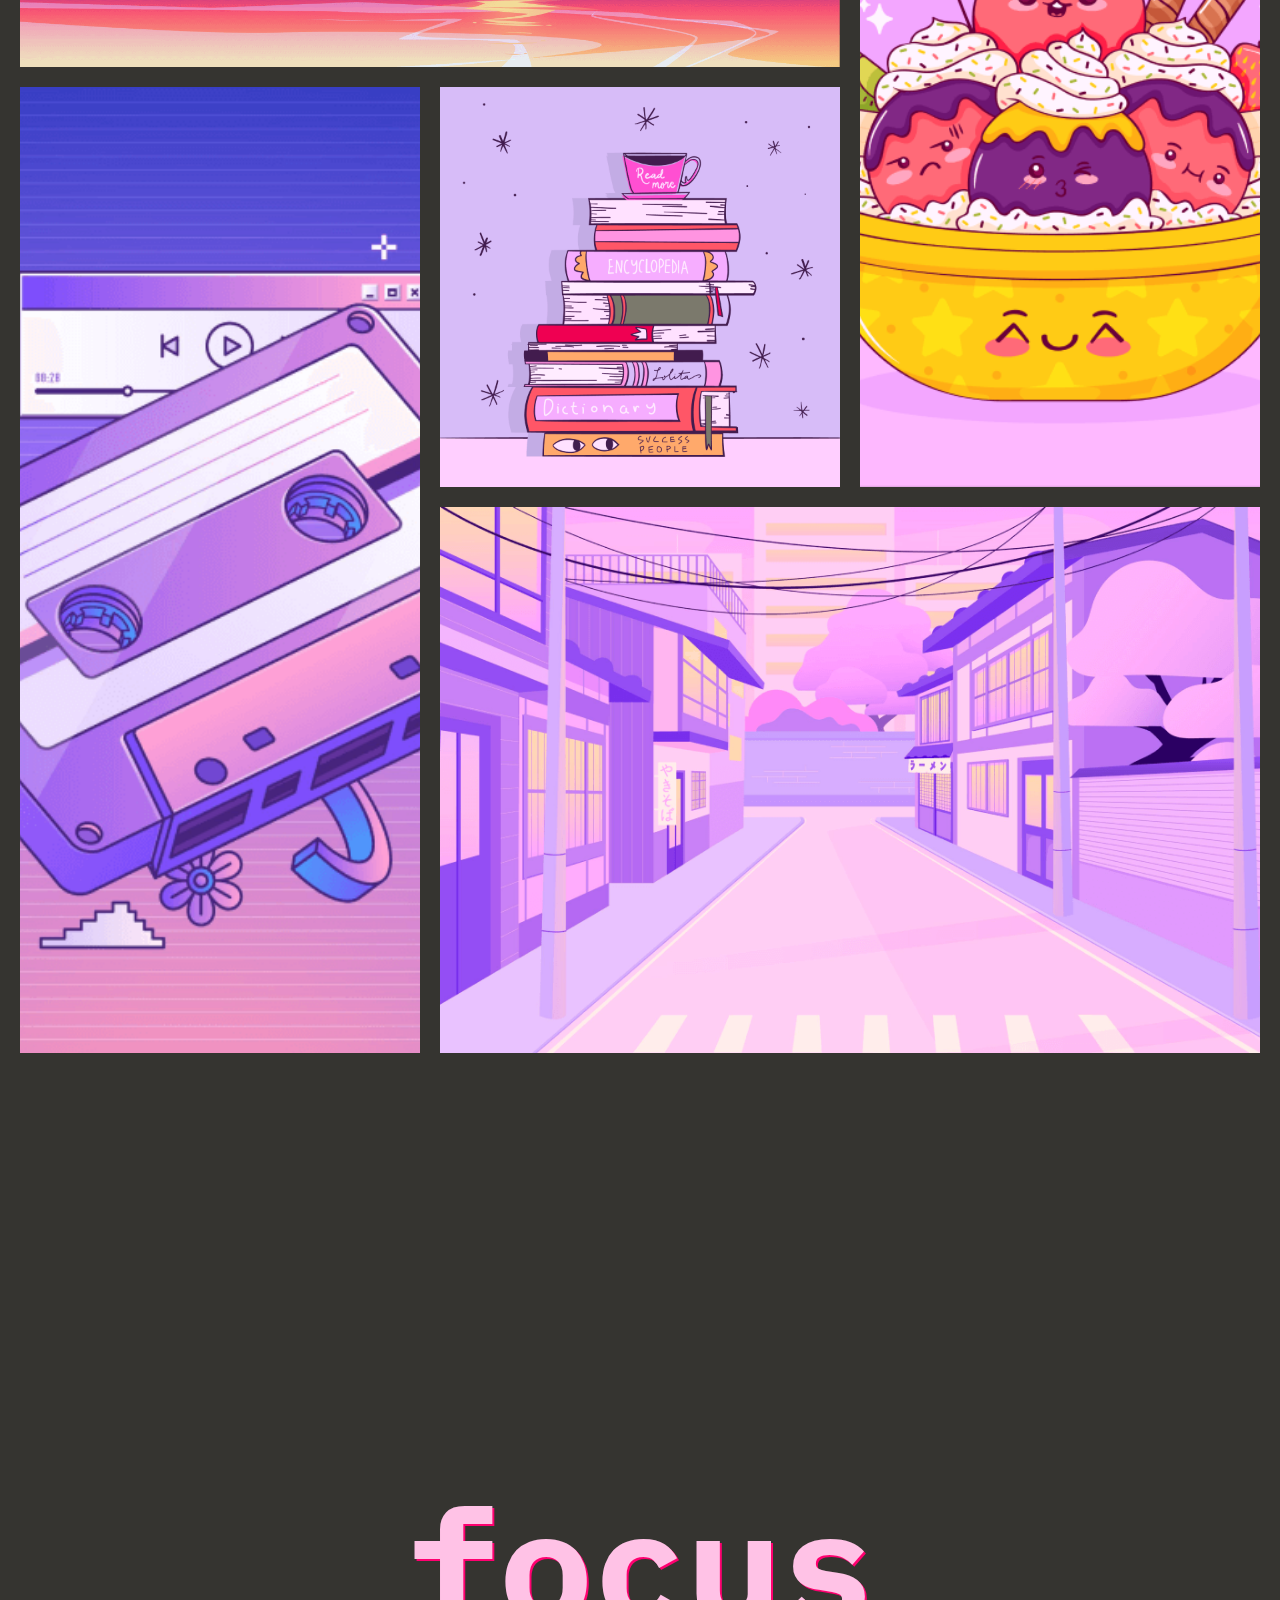
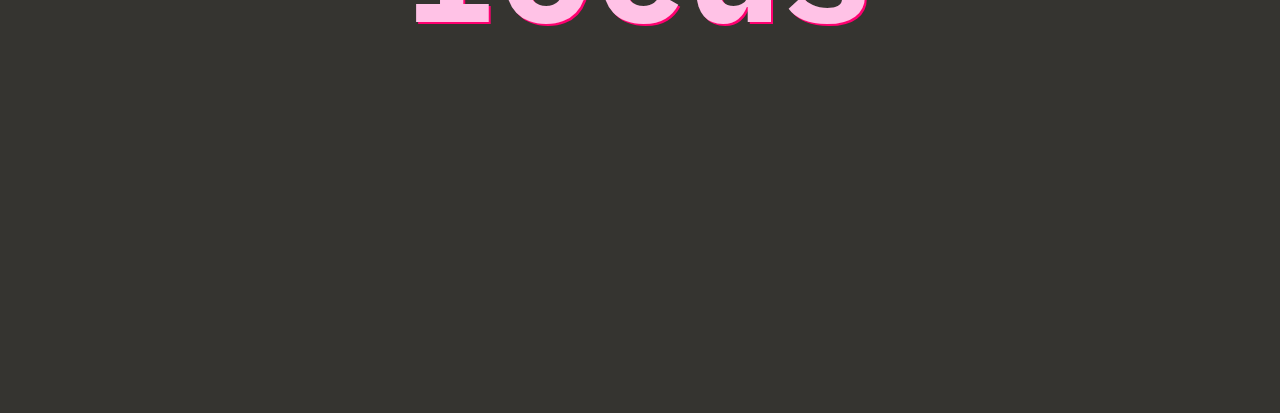
==== commit dc1db3fe: "fix: color:light, h3->h2, h2title->p, link - hover,focus. + section , fix footer" ====
--- a/index.html
+++ b/index.html
@@ -9,12 +9,12 @@
     <link rel="icon" href="./images/favicon.ico" sizes="any" />
     <link rel="icon" href="./images/favicon.svg" type="image/svg+xml" />
     <link rel="apple-touch-icon" href="./images/mobile-icon.png" />
-    <link rel="stylesheet" href="../fonts/fonts.css" />
-    <link rel="stylesheet" href="../styles/globals.css" />
-    <link rel="stylesheet" href="../styles/variables.css" />
-    <link rel="stylesheet" href="../styles/style.css" />
-    <link rel="stylesheet" href="../styles/dark.css" />
-    <link rel="stylesheet" href="../styles/light.css" />
+    <link rel="stylesheet" href="./fonts/fonts.css" />
+    <link rel="stylesheet" href="./styles/globals.css" />
+    <link rel="stylesheet" href="./styles/variables.css" />
+    <link rel="stylesheet" href="./styles/style.css" />
+    <link rel="stylesheet" href="./styles/dark.css" />
+    <link rel="stylesheet" href="./styles/light.css" />
   </head>
   <body class="page">
     <header class="header decorated-zone">
@@ -47,16 +47,16 @@
       </nav>
       <h1 class="header__title">no focus</h1>
       <div class="header__description">
-        <h2 class="header__description-title">
+        <p class="header__description-title">
           Что делать, когда не можешь делать ничего<br />
           Или почему нам так сложно сконцентрироваться, особенно когда очень
           надо
-        </h2>
+        </p>
       </div>
     </header>
     <main class="main">
       <section class="content">
-        <div class="content__card">
+        <section class="content__card">
           <h2 class="content__card-title">Почему сосредоточиться так сложно</h2>
           <ul class="content__card-list">
             <li class="content__card-list-item">
@@ -71,8 +71,7 @@
                     href="https://www.sciencedirect.com/science/article/abs/pii/S0272494415000328"
                     class="card-text-link"
                     target="_blank"
-                    >выяснили</a>
-                    , что мозгу тяжело концентрироваться даже на двух делах
+                    >выяснили</a>, что мозгу тяжело концентрироваться даже на двух делах
                   одновременно. А когда в поле внимания попадает несколько
                   важных задач, организм паникует и выделяет кортизол и
                   адреналин — «гормоны стресса». Из-за этого мы работаем
@@ -100,135 +99,139 @@
           <h2 class="content__card-title">
             Что снижает концентрацию внимания?
           </h2>
-        </div>
-        <ul class="content__card-list content__card-list_column">
-          <li class="content__card-list-item">
-            <article class="card">
-              <h3 class="card-title">Многозадачность</h3>
-              <p class="card-text">
-                Как концентрация может снижаться из-за… концентрации? Любая
-                стрессовая ситуация (и резко меняющийся мир в целом) заставляет
-                наш мозг постоянно «сканировать» окружающую среду на предмет
-                опасности. Например, читать новости вместо работы. Но быть
-                собранными всё время — невозможно. Концентрация — мышца, и она
-                может не выдержать, если не давать ей отдохнуть.
-              </p>
-            </article>
-          </li>
-          <li class="content__card-list-item">
-            <article class="card">
-              <h3 class="card-title">Еда</h3>
-              <p class="card-text">
-                «Быстрые углеводы» — сахар, белый хлеб, сладости — молниеносно
-                доставляют в мозг энергию и помогают ему лучше работать. Но
-                уходит эта энергия также быстро, как и приходит. А мы в
-                результате попадаем на «углеводные качели»: как только действие
-                «быстрых углеводов» заканчивается, мы чувствуем усталость и
-                сонливость. И хотим ещё больше быстрых углеводов.
-              </p>
-            </article>
-          </li>
-          <li class="content__card-list-item">
-            <article class="card">
-              <h3 class="card-title">Гаджеты</h3>
-              <p class="card-text">
-                Да-да, это та самая ситуация, когда на экране ноутбука — код, в
-                наушниках — подкаст, а на компьютере фоном — ещё и видео с
-                забавными утятами. В результате мозг пытается переключиться с
-                одной задачи на другую — и просто не может. А чтобы вернуться к
-                состоянию полной концентрации, человеку в среднем нужно 20
-                минут. Вот и получается, что чем больше времени мы проводим в
-                гаджетах, тем больше времени затем нужно, чтобы вернуться к
-                работе.
-              </p>
-            </article>
-          </li>
-        </ul>
-        <div class="content__card">
+        </section>
+        <section>
+          <ul class="content__card-list content__card-list_column">
+            <li class="content__card-list-item">
+              <article class="card">
+                <h3 class="card-title">Многозадачность</h3>
+                <p class="card-text">
+                  Как концентрация может снижаться из-за… концентрации? Любая
+                  стрессовая ситуация (и резко меняющийся мир в целом) заставляет
+                  наш мозг постоянно «сканировать» окружающую среду на предмет
+                  опасности. Например, читать новости вместо работы. Но быть
+                  собранными всё время — невозможно. Концентрация — мышца, и она
+                  может не выдержать, если не давать ей отдохнуть.
+                </p>
+              </article>
+            </li>
+            <li class="content__card-list-item">
+              <article class="card">
+                <h3 class="card-title">Еда</h3>
+                <p class="card-text">
+                  «Быстрые углеводы» — сахар, белый хлеб, сладости — молниеносно
+                  доставляют в мозг энергию и помогают ему лучше работать. Но
+                  уходит эта энергия также быстро, как и приходит. А мы в
+                  результате попадаем на «углеводные качели»: как только действие
+                  «быстрых углеводов» заканчивается, мы чувствуем усталость и
+                  сонливость. И хотим ещё больше быстрых углеводов.
+                </p>
+              </article>
+            </li>
+            <li class="content__card-list-item">
+              <article class="card">
+                <h3 class="card-title">Гаджеты</h3>
+                <p class="card-text">
+                  Да-да, это та самая ситуация, когда на экране ноутбука — код, в
+                  наушниках — подкаст, а на компьютере фоном — ещё и видео с
+                  забавными утятами. В результате мозг пытается переключиться с
+                  одной задачи на другую — и просто не может. А чтобы вернуться к
+                  состоянию полной концентрации, человеку в среднем нужно 20
+                  минут. Вот и получается, что чем больше времени мы проводим в
+                  гаджетах, тем больше времени затем нужно, чтобы вернуться к
+                  работе.
+                </p>
+              </article>
+            </li>
+          </ul>
+        </section>
+        <section class="content__card">
           <h2 class="content__card-title">
             Как концентрироваться лучше, чем золотая рыбка (то есть дольше трёх
             секунд)
           </h2>
-          <ul class="content__card-list">
-            <li class="content__card-list-item">
-              <article class="card">
-                <h3 class="card-title">
-                  5 простых (на самом деле не очень) советов
-                </h3>
-                <h4 class="card-text-accent">Представьте небо и облака</h4>
-                <p class="card-text">
-                  Или листья в ручье. Тут дело в лёгкой медитации, которая
-                  помогает успокоиться. Ведь часто именно тревожные мысли о
-                  сложных задачах как раз и мешают эти сложные задачи делать. В
-                  такие моменты можно закрыть глаза и представить, что чистое
-                  небо — это вы, а облака — тревожные мысли. И сколько бы их ни
-                  было — ясное небо всегда будет где-то там, за тучами, и никуда
-                  не денется. Это упражнение поможет вернуться в настоящий
-                  момент, а не волноваться о потенциальных проблемах из
-                  будущего.
-                </p>
-              </article>
-            </li>
-            <li class="content__card-list-item">
-              <article class="card">
-                <h4 class="card-text-accent">Включите музыку</h4>
-                <p class="card-text">
-                  Но не любую, и не любимую. Любимая может быть связана с
-                  сильными положительными эмоциями, которые тоже очень сильно
-                  отвлекают. Подойдёт тихая, спокойная, умеренно-ритмичная.
-                  Можно вообще попробовать включить плейлист в «белым шумом» или
-                  нейромузыкой.
-                </p>
-              </article>
-            </li>
-            <li class="content__card-list-item">
-              <article class="card">
-                <h4 class="card-text-accent">Прогуляйтесь</h4>
-                <p class="card-text">
-                  Или даже пробегитесь. Лучше найти парк или лес: один
-                  эксперимент
-                  <a
-                    href="https://www.sciencedirect.com/science/article/abs/pii/S0272494415000328"
-                    class="card-text-link"
-                    target="_blank"
-                    >показал</a
-                  >, что созерцание природы повышает концентрацию, в то время
-                  как после просмотра городских пейзажей она наоборот
-                  понижается. Можно совместить прогулку с физическими
-                  упражнениями или бегом — так в мозг поступит ещё больше
-                  кислорода и он будет лучше работать. Но и простая
-                  двадцатиминутная прогулка — тоже отличный вариант.
-                </p>
-              </article>
-            </li>
-            <li class="content__card-list-item">
-              <article class="card">
-                <h4 class="card-text-accent">Хорошо ешьте</h4>
-                <p class="card-text">
-                  Мы — не ваша бабушка, но это правда важно. Выбирайте продукты,
-                  которые препятствуют резким скачкам сахара в крови. Например,
-                  с высоким содержанием клетчатки: овощи, ягоды, бобовые (нут,
-                  чечевица, фасоль), коричневый рис, хлеб из цельнозерновой
-                  пшеницы.
-                </p>
-              </article>
-            </li>
-            <li class="content__card-list-item">
-              <article class="card">
-                <h4 class="card-text-accent">Читайте</h4>
-                <p class="card-text">
-                  Настоящие бумажные книги. Это правда помогает с концентрацией:
-                  чтобы прочитать пост в соцсети, достаточно нескольких минут
-                  или даже секунд. А вот интересная книга способна затянуть и на
-                  несколько часов и круто тренирует направленное внимание.
-                </p>
-              </article>
-            </li>
-          </ul>
-        </div>
+          <div>
+            <h3 class="content__card-list-title">
+              5 простых (на самом деле не очень) советов
+            </h3>
+            <ul class="content__card-list">
+              <li class="content__card-list-item">
+                <article class="card">
+                  <h4 class="card-text-accent">Представьте небо и облака</h4>
+                  <p class="card-text">
+                    Или листья в ручье. Тут дело в лёгкой медитации, которая
+                    помогает успокоиться. Ведь часто именно тревожные мысли о
+                    сложных задачах как раз и мешают эти сложные задачи делать. В
+                    такие моменты можно закрыть глаза и представить, что чистое
+                    небо — это вы, а облака — тревожные мысли. И сколько бы их ни
+                    было — ясное небо всегда будет где-то там, за тучами, и никуда
+                    не денется. Это упражнение поможет вернуться в настоящий
+                    момент, а не волноваться о потенциальных проблемах из
+                    будущего.
+                  </p>
+                </article>
+              </li>
+              <li class="content__card-list-item">
+                <article class="card">
+                  <h4 class="card-text-accent">Включите музыку</h4>
+                  <p class="card-text">
+                    Но не любую, и не любимую. Любимая может быть связана с
+                    сильными положительными эмоциями, которые тоже очень сильно
+                    отвлекают. Подойдёт тихая, спокойная, умеренно-ритмичная.
+                    Можно вообще попробовать включить плейлист в «белым шумом» или
+                    нейромузыкой.
+                  </p>
+                </article>
+              </li>
+              <li class="content__card-list-item">
+                <article class="card">
+                  <h4 class="card-text-accent">Прогуляйтесь</h4>
+                  <p class="card-text">
+                    Или даже пробегитесь. Лучше найти парк или лес: один
+                    эксперимент
+                    <a
+                      href="https://www.sciencedirect.com/science/article/abs/pii/S0272494415000328"
+                      class="card-text-link"
+                      target="_blank"
+                      >показал</a
+                    >, что созерцание природы повышает концентрацию, в то время
+                    как после просмотра городских пейзажей она наоборот
+                    понижается. Можно совместить прогулку с физическими
+                    упражнениями или бегом — так в мозг поступит ещё больше
+                    кислорода и он будет лучше работать. Но и простая
+                    двадцатиминутная прогулка — тоже отличный вариант.
+                  </p>
+                </article>
+              </li>
+              <li class="content__card-list-item">
+                <article class="card">
+                  <h4 class="card-text-accent">Хорошо ешьте</h4>
+                  <p class="card-text">
+                    Мы — не ваша бабушка, но это правда важно. Выбирайте продукты,
+                    которые препятствуют резким скачкам сахара в крови. Например,
+                    с высоким содержанием клетчатки: овощи, ягоды, бобовые (нут,
+                    чечевица, фасоль), коричневый рис, хлеб из цельнозерновой
+                    пшеницы.
+                  </p>
+                </article>
+              </li>
+              <li class="content__card-list-item">
+                <article class="card">
+                  <h4 class="card-text-accent">Читайте</h4>
+                  <p class="card-text">
+                    Настоящие бумажные книги. Это правда помогает с концентрацией:
+                    чтобы прочитать пост в соцсети, достаточно нескольких минут
+                    или даже секунд. А вот интересная книга способна затянуть и на
+                    несколько часов и круто тренирует направленное внимание.
+                  </p>
+                </article>
+              </li>
+            </ul>
+          </div>
+        </section>
       </section>
       <section class="gallery">
-        <h3 class="gallery-title">А можно в картинках?</h3>
+        <h2 class="gallery-title">А можно в картинках?</h2>
         <img
           class="gallery-pic"
           src="./images/sunset.png"
--- a/styles/style.css
+++ b/styles/style.css
@@ -56,7 +56,7 @@
 
 .header__theme-menu-button_active {
   pointer-events: none;
-  /* outline:1px solid var(--accent-color); */
+  outline:1px solid var(--accent-color);
 }
 
 .header__theme-menu-button:hover {
@@ -158,7 +158,15 @@
   row-gap: 20px;
   display: grid;
 }
-
+.content__card-list-title {
+  font-family: "IBM Plex mono", Arial, sans-serif;
+  font-size: 18px;
+  font-weight: 700;
+  line-height: 23.4px;
+  background-color: var(--accent-color);
+  color: var(--main-color);
+  margin-block-end: 20px;
+}
 .content__card-title {
   font-family: "IBM Plex mono", Arial, sans-serif;
   font-style: normal;
@@ -188,7 +196,7 @@
 
 .card-text-link {
   position: relative;
-  color: var(--link-color);
+  color: inherit;
   text-shadow: 2px 2px 0 var(--shadow-link-color);
   text-decoration: none;
 }
@@ -200,7 +208,7 @@
   bottom: -2px;
   width: 98%;
   height: 0.1rem;
-  background-color: var(--link-color);
+  background-color: var(--text-color);
   opacity: 0;
 }
 
@@ -215,11 +223,13 @@
 }
 
 .card-text-link:focus-visible {
-  display: inline-block;
-  padding: 0px 4px 5px 2px;
-  line-height: 10px;
+  display: inline-flex;
+  justify-content: center;
+  line-height: 18px;
+  min-width: 97px;
+  min-height: 22px;
   text-decoration: none;
-  outline: 1px solid var(--link-color);
+  outline: 1px solid var(--text-color);
 }
 
 .card-text-accent:not(:first-child) {
@@ -263,8 +273,8 @@
   align-items: center;
   justify-content: center;
   position: relative;
-  min-width: 375px;
-  min-height: 668px;
+  block-size: max(668px, 100vh);
+  min-height: 100vh;
   padding: 0 var(--main-padding);
 }
 
--- a/styles/dark.css
+++ b/styles/dark.css
@@ -8,7 +8,7 @@
   --shadow-link-color:#ff0070;
 }
 
-.page .theme_dark {
+.page.theme_dark {
   /* сохраните этот селектор в приведённом виде.
     Так стили написанные ниже будут иметь больший вес,
     чем стили в медиазапросе предпочтений пользователя
--- a/styles/light.css
+++ b/styles/light.css
@@ -6,34 +6,51 @@
 
 :root .theme_light {
   --bg-pic: url(../images/cover-image-light.png);
-  --main-color: #fff1f7;
+  --main-color: #353430;
   --accent-color: #353430;
   --title-color: #ffc2e6;
   --shadow-color: #ff0070;
-  --text-color: #353430;
+  --text-color:#353430;
   --shadow-link-color: #ff8dcb;
 }
 
 @media (prefers-color-scheme: light) {
   :root {
     --bg-pic: url(../images/cover-image-light.png);
-    --main-color: #fff1f7;
+    --main-color: #353430;
     --accent-color: #353430;
     --title-color: #ffc2e6;
     --shadow-color: #ff0070;
-    --text-color: #353430;
+    --text-color:#353430;
     --shadow-link-color: #ff8dcb;
   }
-  
 }
 .page.theme_light {
   /* сохраните этот селектор в приведённом виде.
     Так стили написанные ниже будут иметь больший вес,
     чем стили в медиазапросе предпочтений пользователя
   */
+  background-color:#FFF1F7;
+}
+
+.theme_light .header__description-title{
+  background-color: var(--shadow-link-color);
+}
+
+.theme_light .card-title{
+  background-color: var(--shadow-link-color);
+}
+.theme_light .content__card-list-title{
+  background-color: var(--shadow-link-color);
+}
+.theme_light .card-text-accent{
+  background-color: var(--shadow-link-color);
 }
 .theme_light .rec {
   display: none;
+}
+.theme_light .gallery-title {
+  background-color: var(--shadow-link-color);
 }
 
 .theme_light .header__theme-menu-button:hover {
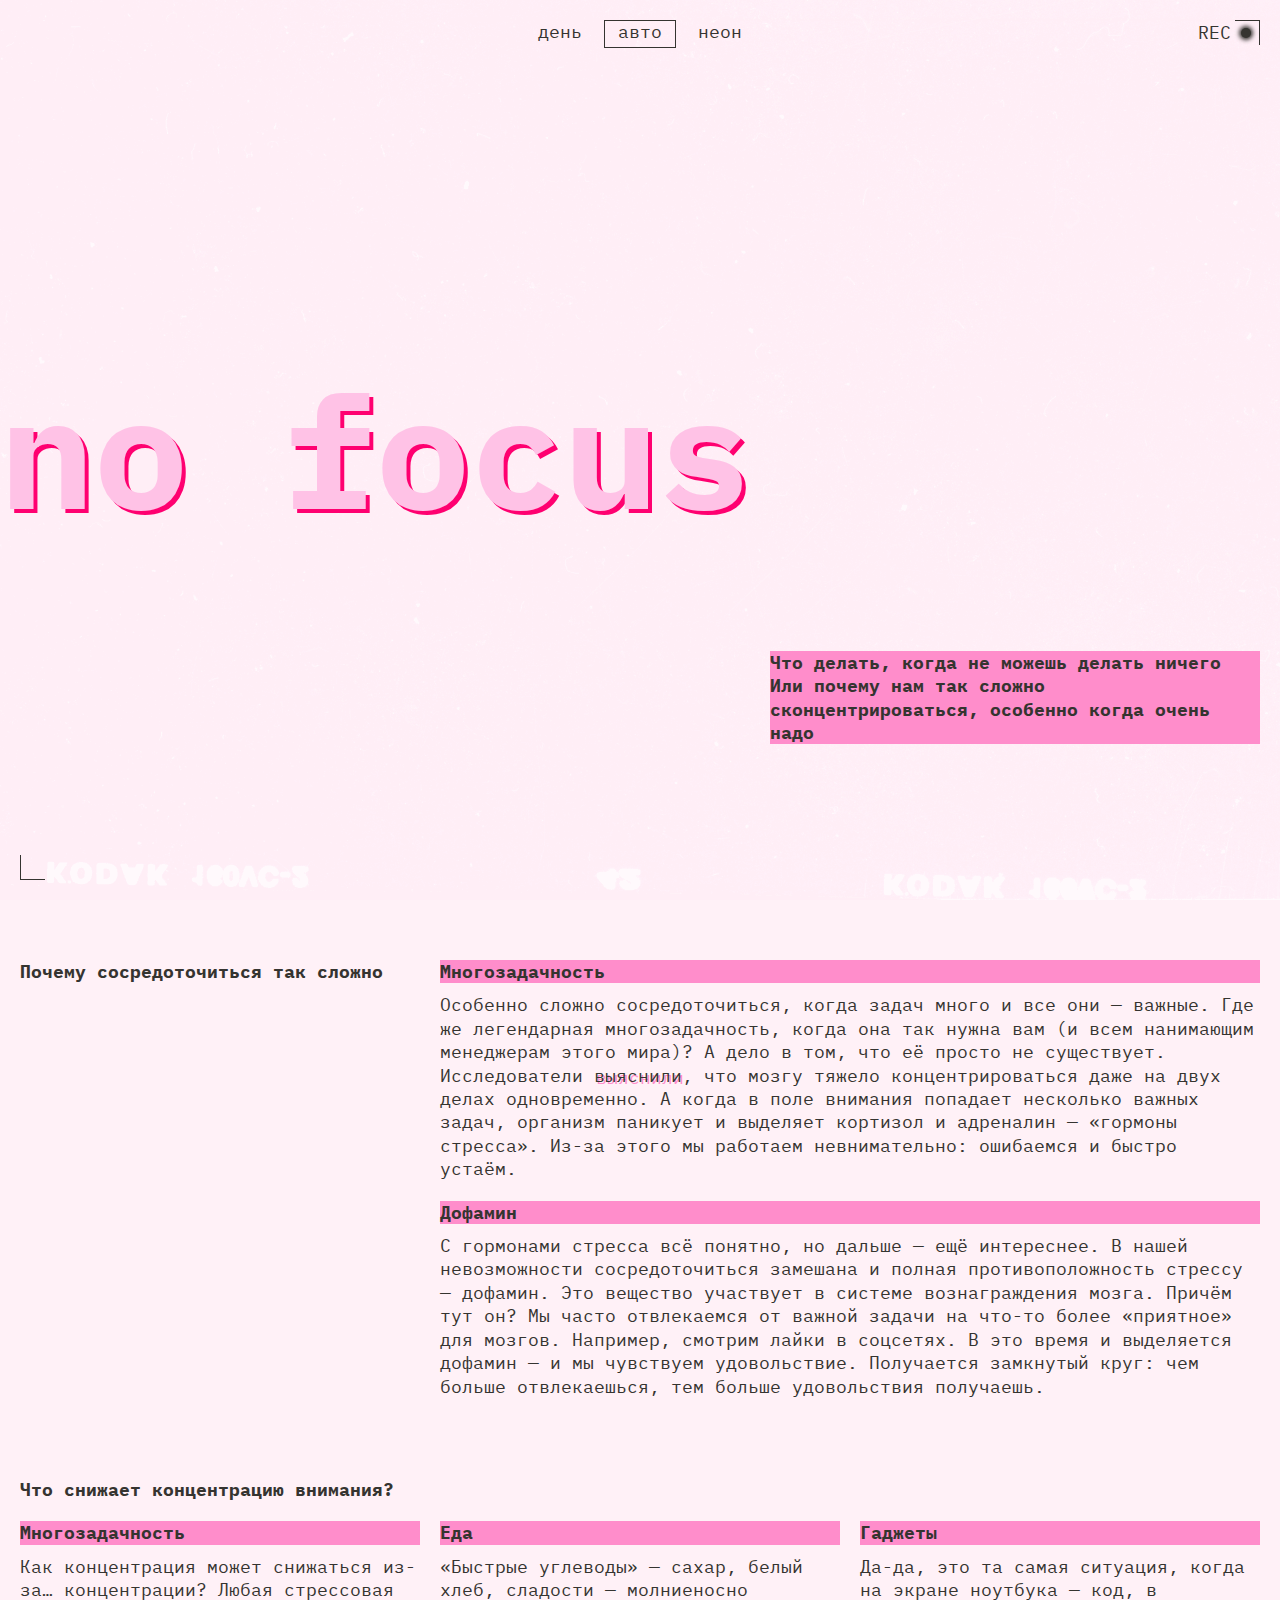
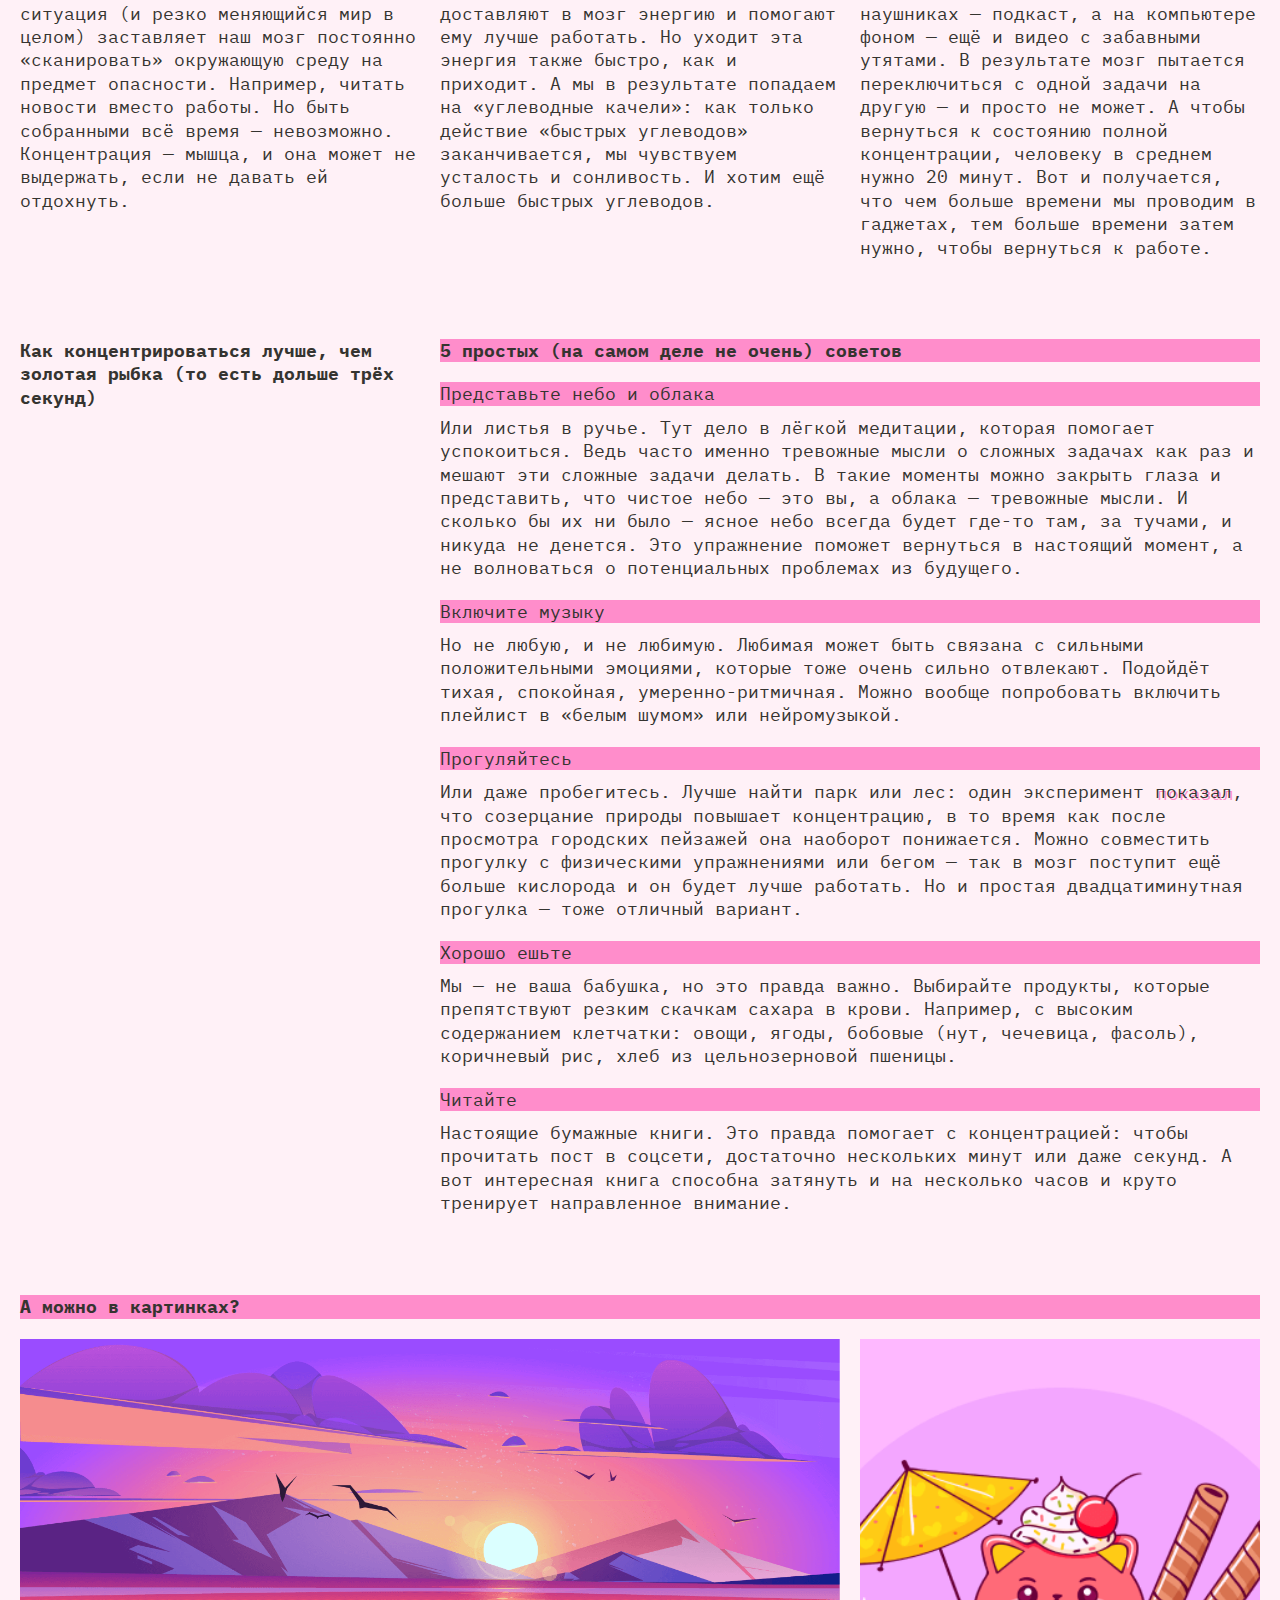
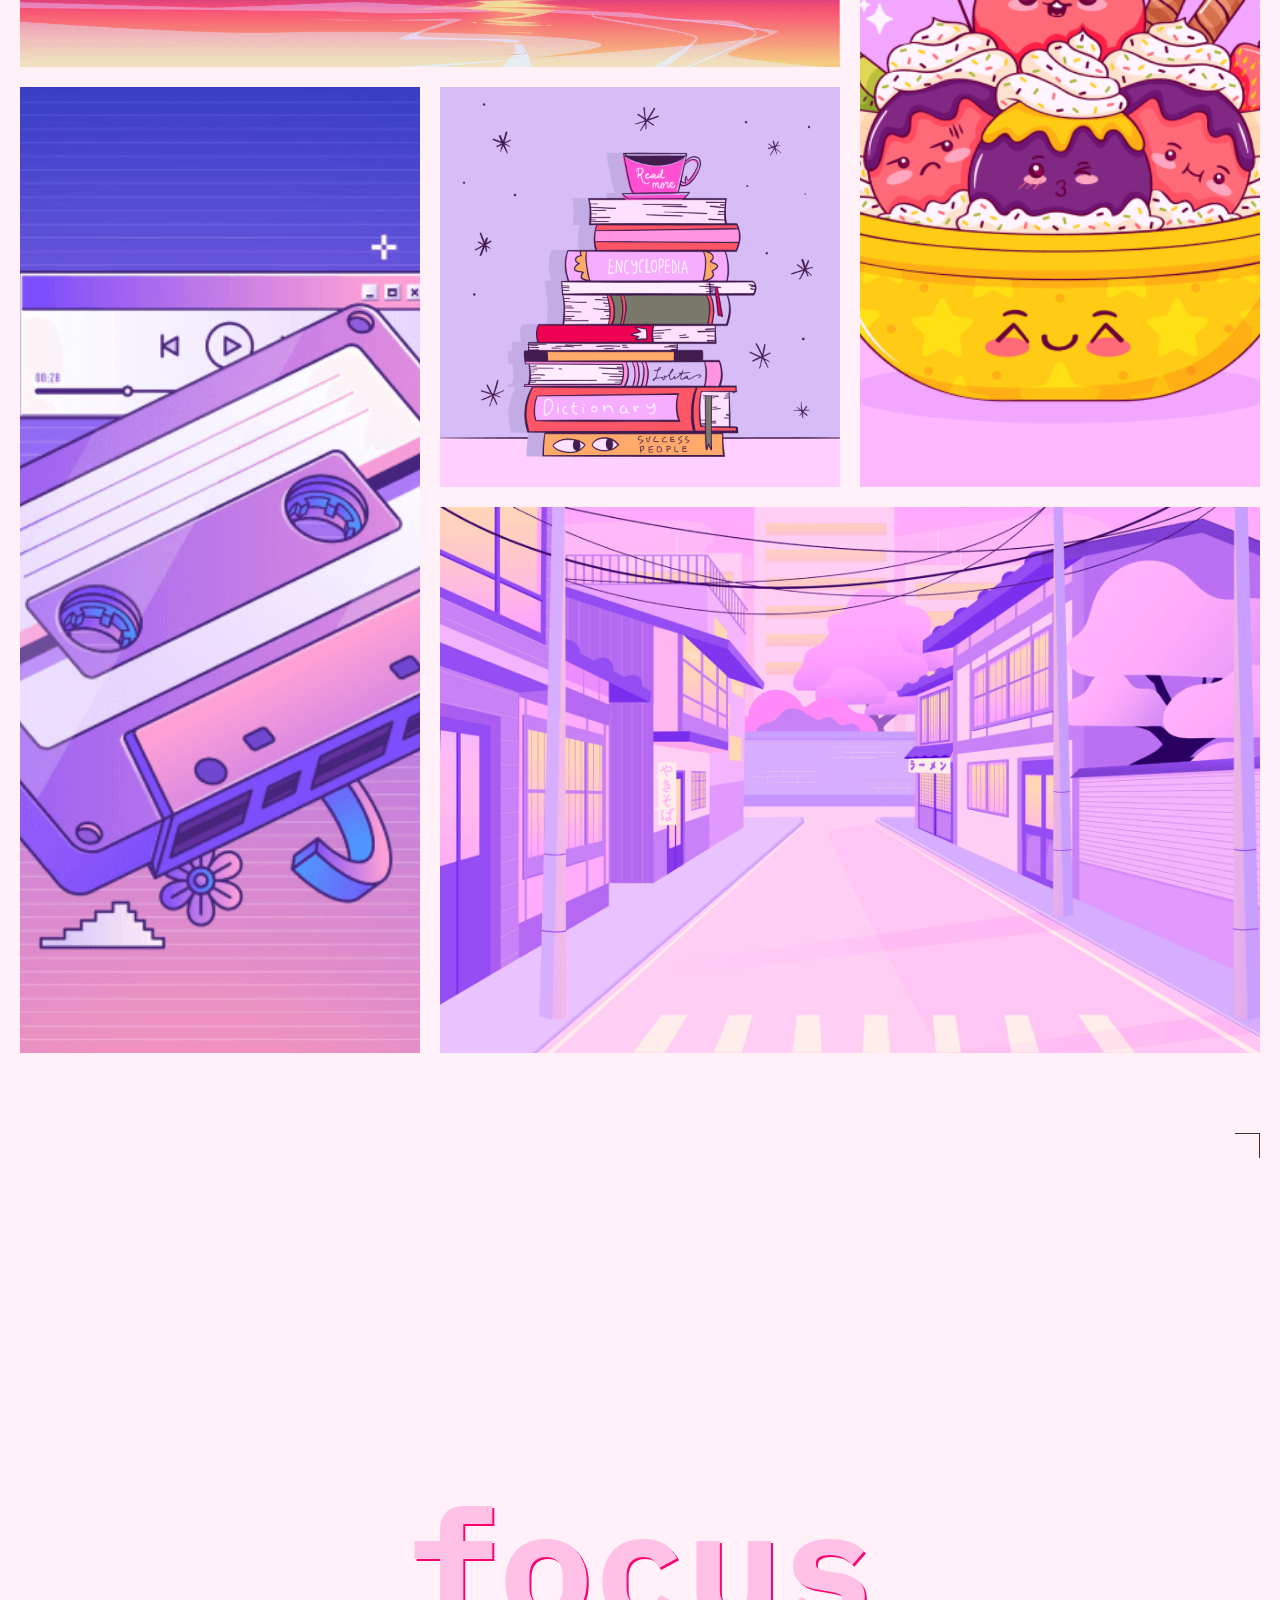
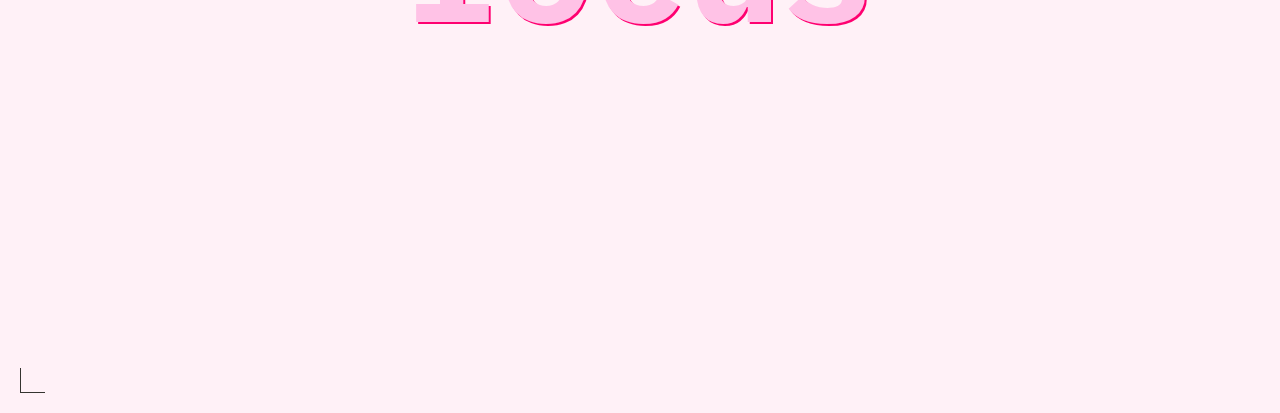
==== commit 249919e6: "fix: dark,light theme" ====
--- a/index.html
+++ b/index.html
@@ -47,7 +47,7 @@
       </nav>
       <h1 class="header__title">no focus</h1>
       <div class="header__description">
-        <p class="header__description-title">
+        <p class="header__description-text">
           Что делать, когда не можешь делать ничего<br />
           Или почему нам так сложно сконцентрироваться, особенно когда очень
           надо
--- a/styles/variables.css
+++ b/styles/variables.css
@@ -3,12 +3,15 @@
   и их переопределение под различные устройства
 */
 :root {
-  --main-color:#000028;
-  --accent-color:#ff0070;
+  --bg-color:#000028;
   --title-color:#DB00FF;
-  --shadow-color:#FF0070;
-  --text-color:#F1B2CE;
-  --shadow-link-color:#ff0070;
+  --accent-color:#FF0070;
+  --shadow-title-color:var(--accent-color);
+  --main-color:var(--accent-color);
+  --description-color:var(--bg-color);
+  --card-title-color:var(--bg-color);
+  --card-bg-color:var(--accent-color);
+  --card-text-color:#F1B2CE;
   --title-size:clamp(7.25rem, 7.0115rem + 1.0178vw, 7.5rem);
   --bg-pic:url(../images/cover-image-dark.png);
   --corner-space: 10px;
--- a/styles/style.css
+++ b/styles/style.css
@@ -9,7 +9,7 @@
   background-position: center;
   background-repeat: no-repeat;
   background-size: cover;
-  background-color: var(--main-color);
+  background-color: var(--bg-color);
   color: var(--accent-color);
   /* сохраните в разметке и стилях класс page. На его основе работает скрипт. */
 }
@@ -81,7 +81,7 @@
   font-weight: 700;
   line-height: 83%;
   color: var(--title-color);
-  text-shadow: 4px 4px 0 var(--shadow-color);
+  text-shadow: 4px 4px 0 var(--shadow-title-color);
 }
 
 .header__description {
@@ -90,14 +90,14 @@
   justify-items: end;
 }
 
-.header__description-title {
-  background-color: var(--accent-color);
+.header__description-text {
+  background-color: var(--main-color);
+  color: var(--description-color);
   font-family: "IBM Plex mono", Arial, sans-serif;
   font-style: normal;
   font-weight: 700;
   font-size: 18px;
   line-height: 23.4px;
-  color: var(--main-color);
   max-width: 365px;
 }
 
@@ -158,15 +158,17 @@
   row-gap: 20px;
   display: grid;
 }
+
 .content__card-list-title {
   font-family: "IBM Plex mono", Arial, sans-serif;
   font-size: 18px;
   font-weight: 700;
   line-height: 23.4px;
-  background-color: var(--accent-color);
-  color: var(--main-color);
+  background-color: var(--card-bg-color);
+  color:var(--card-title-color);
   margin-block-end: 20px;
 }
+
 .content__card-title {
   font-family: "IBM Plex mono", Arial, sans-serif;
   font-style: normal;
@@ -174,6 +176,7 @@
   font-size: 18px;
   line-height: 23.4px;
   margin-block-end: 20px;
+  /* color: var(--card-title-color); */
 }
 
 .card-title {
@@ -181,23 +184,23 @@
   font-size: 18px;
   font-weight: 700;
   line-height: 23.4px;
-  background-color: var(--accent-color);
-  color: var(--main-color);
+  background-color: var(--card-bg-color);
+  color: var(--card-title-color);
 }
 
 .card-text {
-  color: var(--text-color);
   font-family: "IBM Plex mono", Arial, sans-serif;
   font-size: 18px;
   font-weight: 400;
   line-height: 23.4px;
   margin-block-start: 10px;
+  color:var(--card-text-color);
 }
 
 .card-text-link {
   position: relative;
   color: inherit;
-  text-shadow: 2px 2px 0 var(--shadow-link-color);
+  text-shadow: 2px 2px 0 var(--card-bg-color);
   text-decoration: none;
 }
 
@@ -208,8 +211,8 @@
   bottom: -2px;
   width: 98%;
   height: 0.1rem;
-  background-color: var(--text-color);
   opacity: 0;
+  background-color: var(--card-text-color);
 }
 
 .card-text-link:hover::after {
@@ -229,7 +232,7 @@
   min-width: 97px;
   min-height: 22px;
   text-decoration: none;
-  outline: 1px solid var(--text-color);
+  outline: 1px solid var(--card-text-color);
 }
 
 .card-text-accent:not(:first-child) {
@@ -240,8 +243,8 @@
   font-family: "IBM Plex mono", Arial, sans-serif;
   font-weight: 400;
   line-height: 23.4px;
-  color: var(--main-color);
-  background-color: var(--accent-color);
+  background-color: var(--card-bg-color);
+  color:var(--card-title-color);
 }
 
 .gallery {
@@ -254,8 +257,8 @@
   font-size: 18px;
   font-weight: 700;
   line-height: 24px;
-  background-color: var(--accent-color);
-  color: var(--main-color);
+  background-color: var(--card-bg-color);
+  color: var(--card-title-color);
 }
 
 .gallery-pic {
@@ -284,7 +287,7 @@
   font-size: var(--title-size);
   line-height: 96px;
   font-weight: 700;
-  text-shadow: 2px 2px var(--shadow-color);
+  text-shadow: 2px 2px var(--shadow-title-color);
 }
 
 @media (min-width: 768px) {
@@ -362,7 +365,7 @@
     grid-template-columns: repeat(3, 1fr);
   }
 
-  .header__description-title {
+  .header__description-text {
     max-width: 490px;
   }
   .content__card-list_column {
--- a/styles/dark.css
+++ b/styles/dark.css
@@ -1,11 +1,14 @@
 :root .theme_dark {
   --bg-pic:url(../images/cover-image-dark.png);
-  --main-color:#000028;
-  --accent-color:#ff0070;
+  --bg-color:#000028;
   --title-color:#DB00FF;
-  --shadow-color:#FF0070;
-  --text-color:#F1B2CE;
-  --shadow-link-color:#ff0070;
+  --accent-color:#FF0070;
+  --shadow-title-color:var(--accent-color);
+  --main-color:var(--accent-color);
+  --description-color:var(--bg-color);
+  --card-title-color:var(--bg-color);
+  --card-bg-color:var(--accent-color);
+  --card-text-color:#F1B2CE;
 }
 
 .page.theme_dark {
--- a/styles/light.css
+++ b/styles/light.css
@@ -6,23 +6,29 @@
 
 :root .theme_light {
   --bg-pic: url(../images/cover-image-light.png);
-  --main-color: #353430;
-  --accent-color: #353430;
-  --title-color: #ffc2e6;
-  --shadow-color: #ff0070;
-  --text-color:#353430;
-  --shadow-link-color: #ff8dcb;
+  --bg-color: #FFF1F7;
+  --accent-color:#353430;
+  --title-color:#FFC2E6;
+  --shadow-title-color:#FF0070;
+  --main-color:#FF8DCB;
+  --description-color:var(--accent-color);
+  --card-title-color:var(--accent-color);
+  --card-bg-color:var(--main-color);
+  --card-text-color:var(--accent-color);
 }
 
 @media (prefers-color-scheme: light) {
   :root {
     --bg-pic: url(../images/cover-image-light.png);
-    --main-color: #353430;
-    --accent-color: #353430;
-    --title-color: #ffc2e6;
-    --shadow-color: #ff0070;
-    --text-color:#353430;
-    --shadow-link-color: #ff8dcb;
+    --bg-color: #FFF1F7;
+    --accent-color:#353430;
+    --title-color:#FFC2E6;
+    --shadow-title-color:#FF0070;
+    --main-color:#FF8DCB;
+    --description-color:var(--accent-color);
+    --card-title-color:var(--accent-color);
+    --card-bg-color:var(--main-color);
+    --card-text-color:var(--accent-color);
   }
 }
 .page.theme_light {
@@ -30,35 +36,18 @@
     Так стили написанные ниже будут иметь больший вес,
     чем стили в медиазапросе предпочтений пользователя
   */
-  background-color:#FFF1F7;
 }
 
-.theme_light .header__description-title{
-  background-color: var(--shadow-link-color);
-}
-
-.theme_light .card-title{
-  background-color: var(--shadow-link-color);
-}
-.theme_light .content__card-list-title{
-  background-color: var(--shadow-link-color);
-}
-.theme_light .card-text-accent{
-  background-color: var(--shadow-link-color);
-}
 .theme_light .rec {
   display: none;
-}
-.theme_light .gallery-title {
-  background-color: var(--shadow-link-color);
 }
 
 .theme_light .header__theme-menu-button:hover {
   outline: 1px solid rgba(53, 52, 48, 0.4);
 }
 
-@media (min-width: 768px) {
+@media (max-width: 768px) {
   .page.theme_light {
-    --shadow-color: #ff8dcb;
+    --shadow-title-color: #ff8dcb;
   }
 }
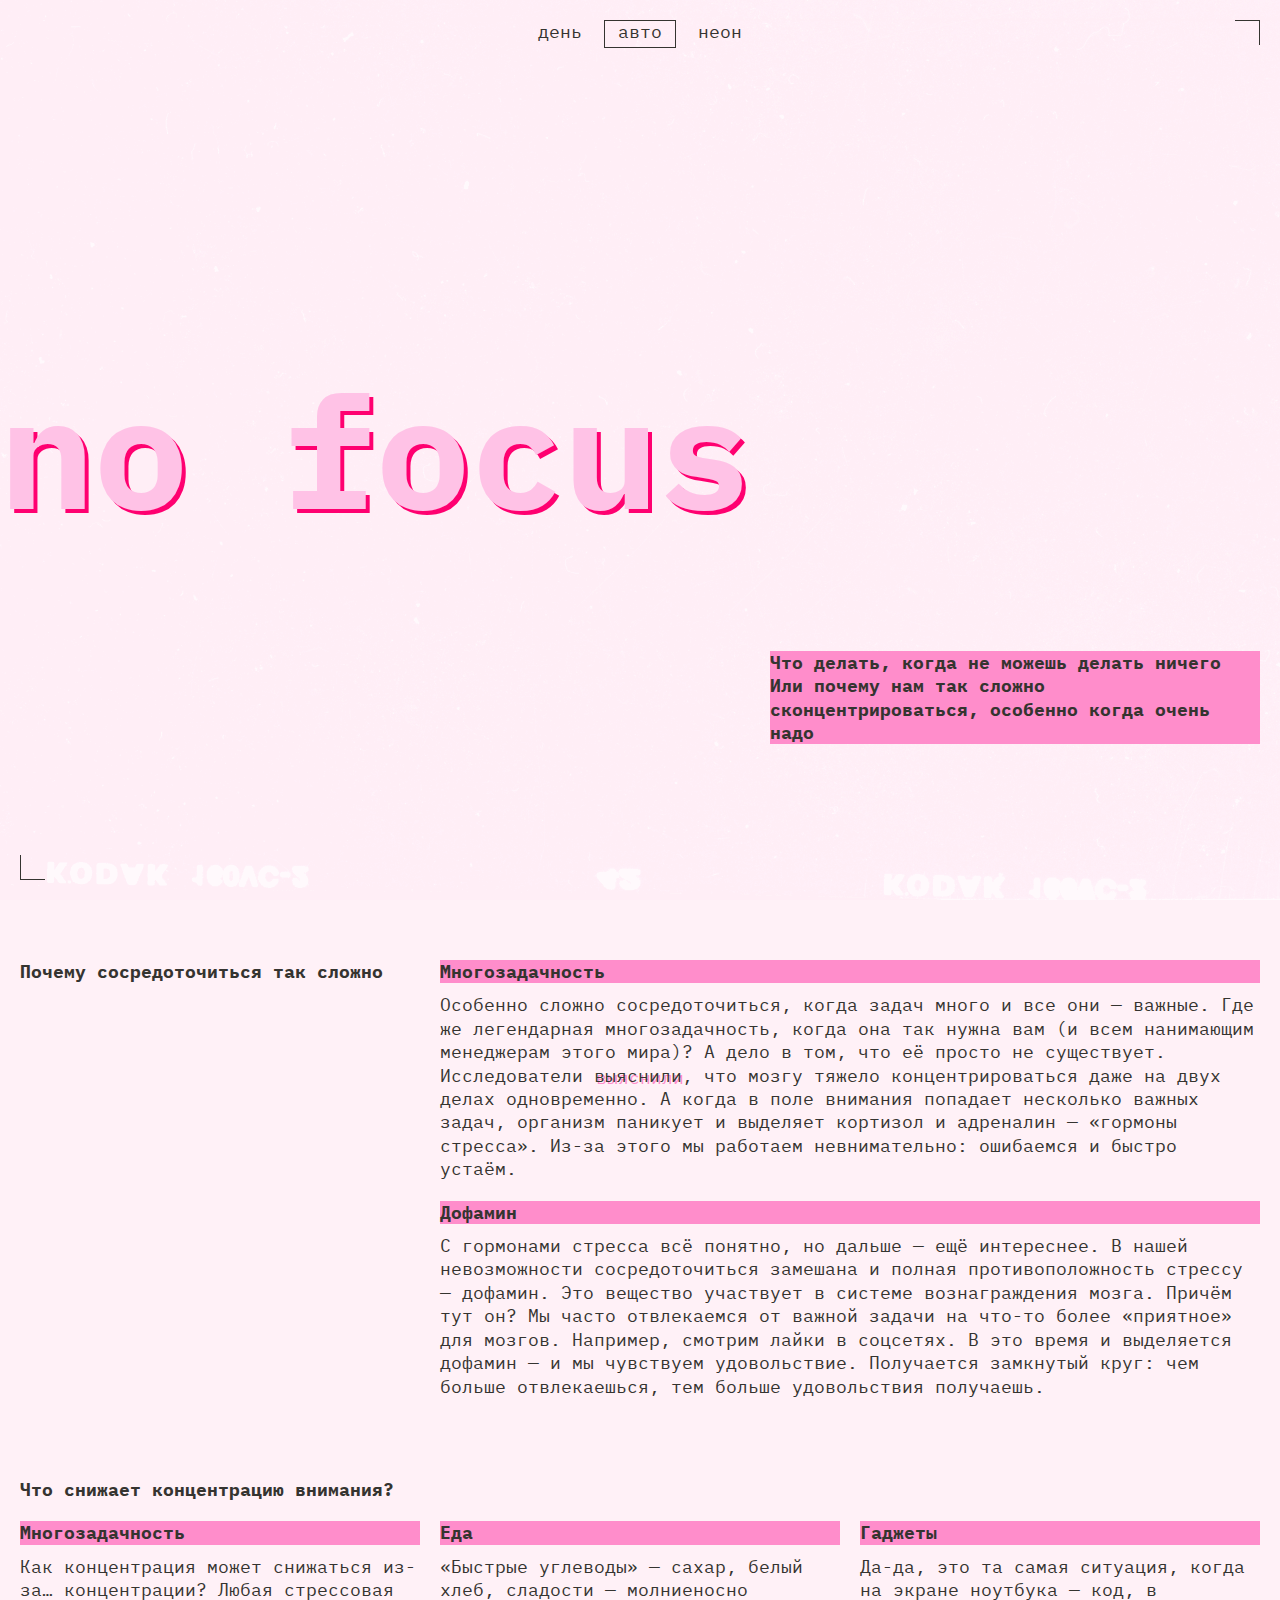
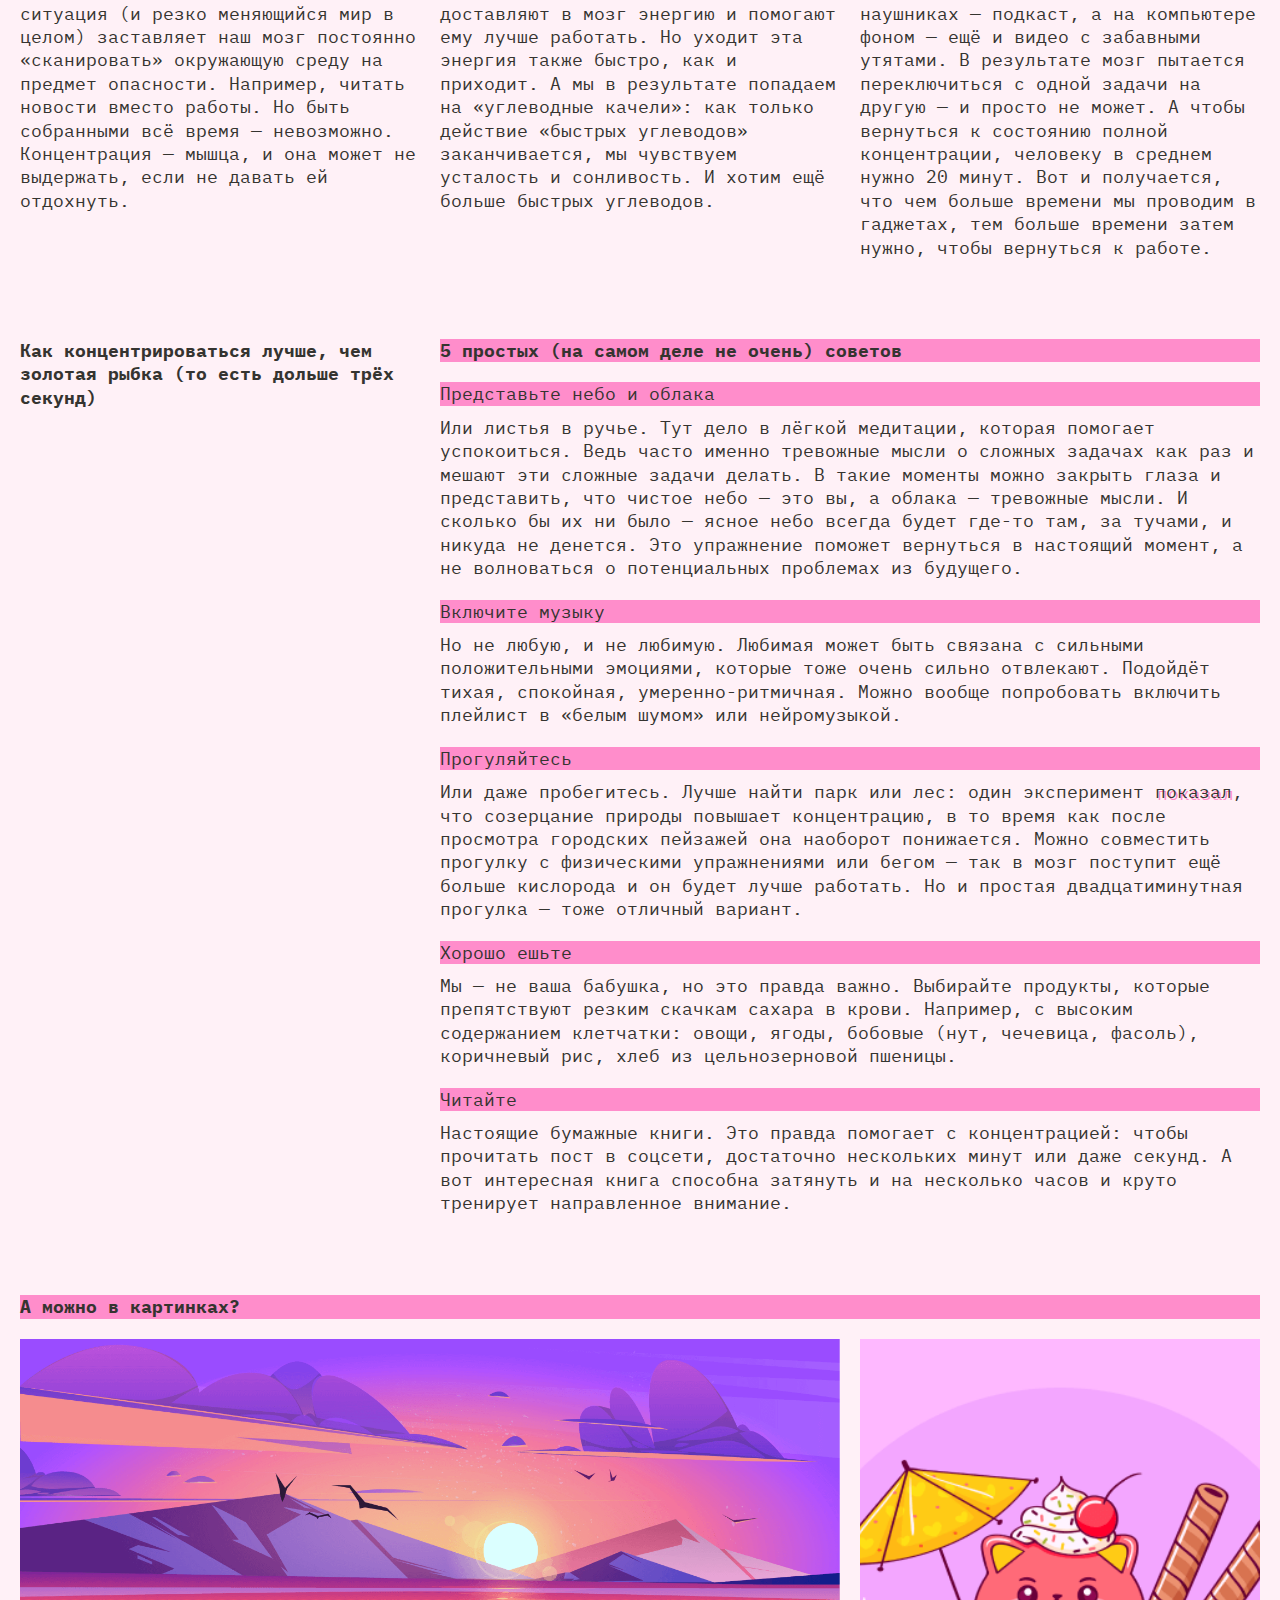
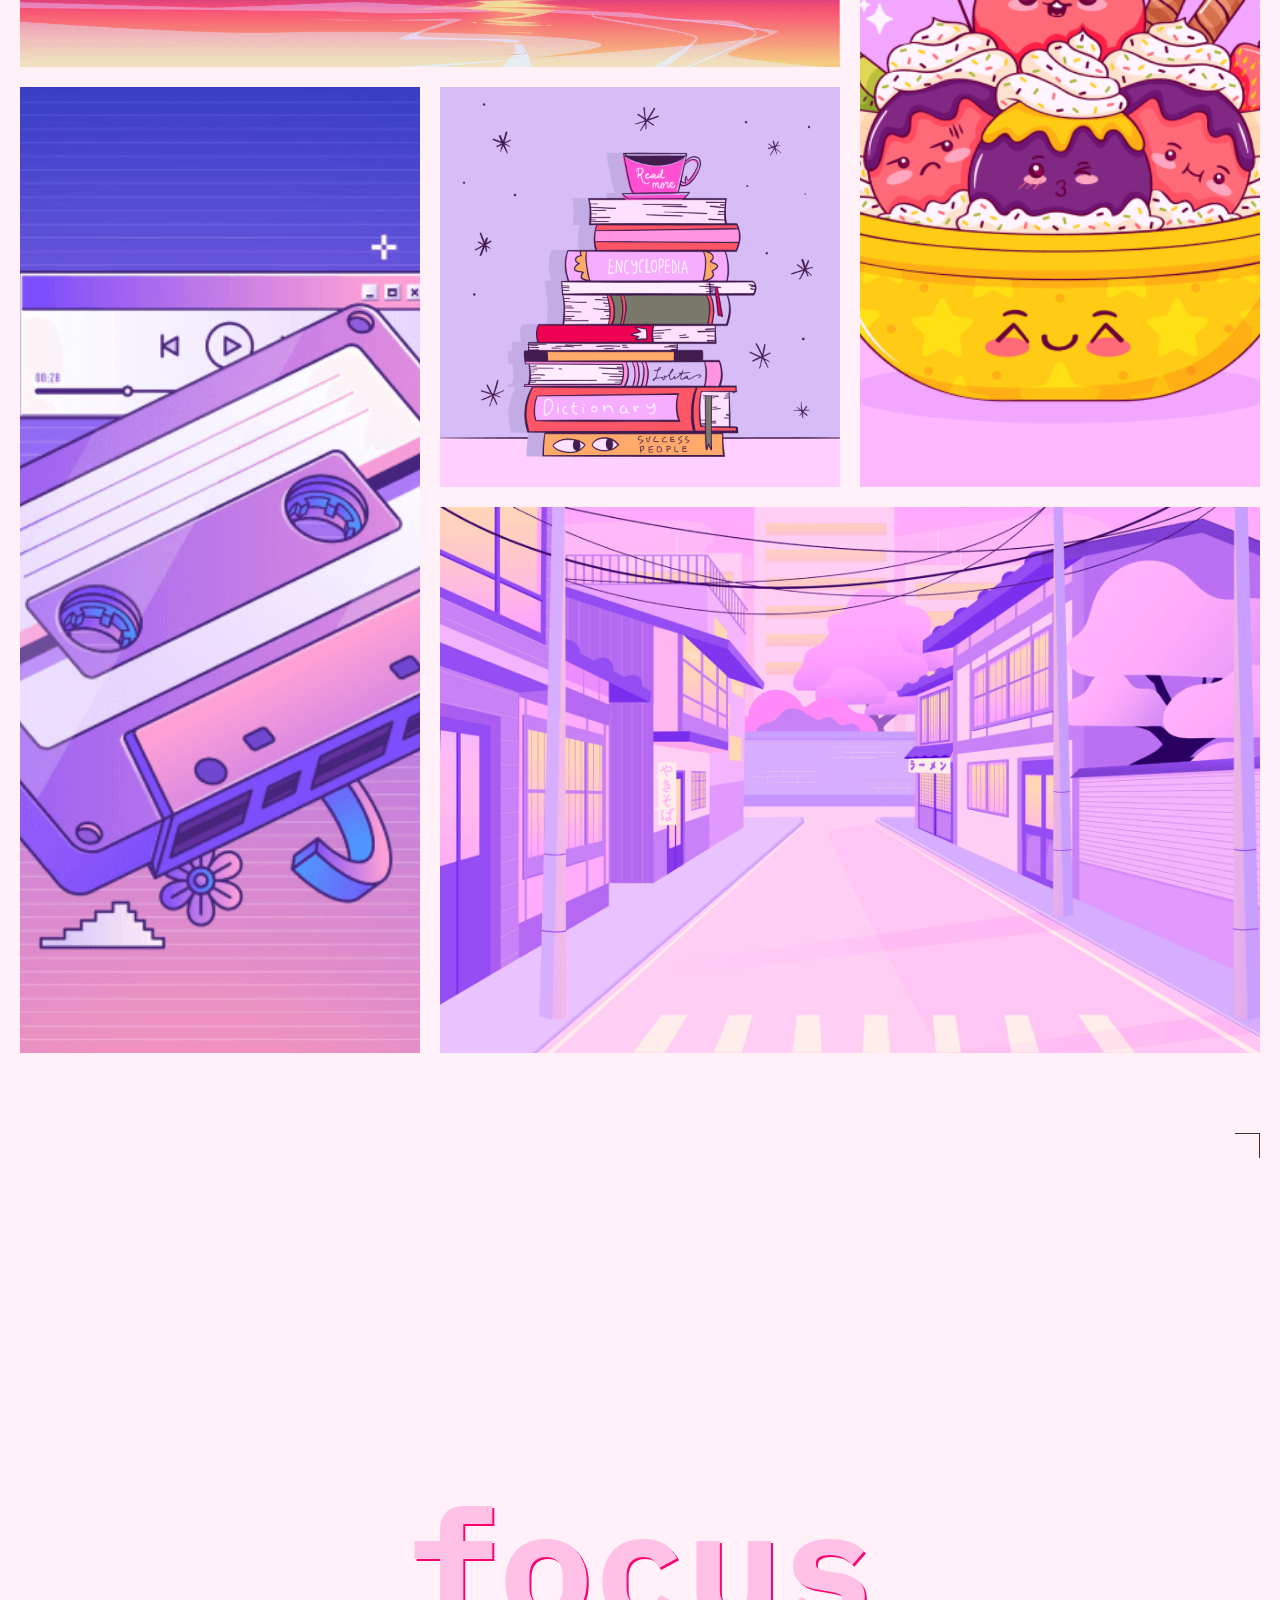
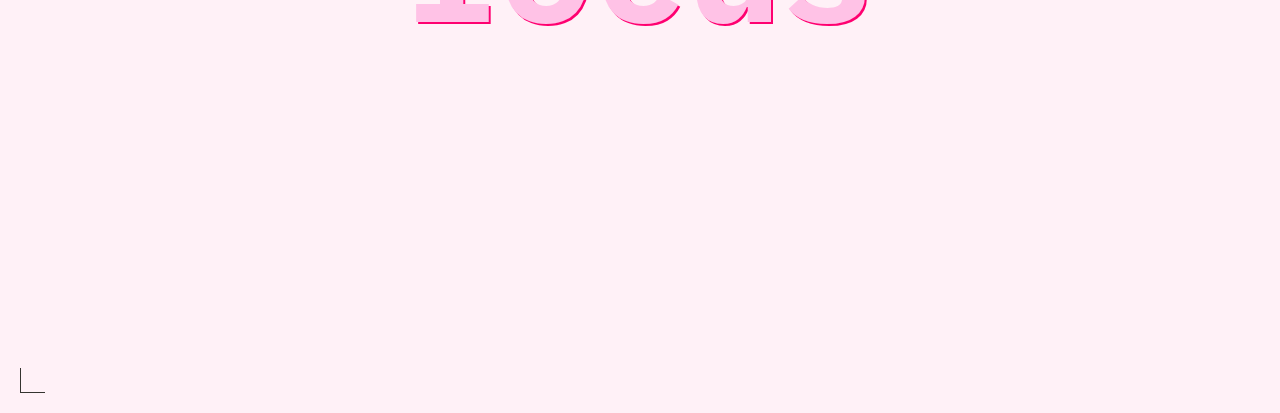
==== commit bc927e41: "fix: delete section content , title padding" ====
--- a/index.html
+++ b/index.html
@@ -48,15 +48,14 @@
       <h1 class="header__title">no focus</h1>
       <div class="header__description">
         <p class="header__description-text">
-          Что делать, когда не можешь делать ничего<br />
+          Что делать, когда не можешь делать ничего<br>
           Или почему нам так сложно сконцентрироваться, особенно когда очень
           надо
         </p>
       </div>
     </header>
-    <main class="main">
-      <section class="content">
-        <section class="content__card">
+    <main class="content">
+      <section class="content__card">
           <h2 class="content__card-title">Почему сосредоточиться так сложно</h2>
           <ul class="content__card-list">
             <li class="content__card-list-item">
@@ -96,11 +95,11 @@
               </article>
             </li>
           </ul>
+      </section>
+      <section class="content__card">
           <h2 class="content__card-title">
             Что снижает концентрацию внимания?
           </h2>
-        </section>
-        <section>
           <ul class="content__card-list content__card-list_column">
             <li class="content__card-list-item">
               <article class="card">
@@ -144,8 +143,8 @@
               </article>
             </li>
           </ul>
-        </section>
-        <section class="content__card">
+      </section>
+      <section class="content__card">
           <h2 class="content__card-title">
             Как концентрироваться лучше, чем золотая рыбка (то есть дольше трёх
             секунд)
@@ -228,7 +227,6 @@
               </li>
             </ul>
           </div>
-        </section>
       </section>
       <section class="gallery">
         <h2 class="gallery-title">А можно в картинках?</h2>
--- a/styles/variables.css
+++ b/styles/variables.css
@@ -23,3 +23,4 @@
   --content-gap:20px;
   --pic-gap:10px;
 } 
+
--- a/styles/style.css
+++ b/styles/style.css
@@ -149,7 +149,7 @@
 
 /* Контент */
 
-.main {
+.content {
   padding: var(--top-padding) var(--main-padding);
 }
 
@@ -312,6 +312,17 @@
     column-gap: var(--content-gap);
   }
 
+  .content__card:nth-of-type(2) {
+    display: grid;
+    grid-template-columns: auto;
+  }
+
+  .content__card:nth-of-type(2)>.content__card-title {
+    display: grid;
+    grid-template-columns: 1fr 2fr;
+    column-gap: var(--content-gap);
+  }
+
   .gallery-title {
     grid-column: 1 / 4;
     grid-row-start: 1;
@@ -346,10 +357,7 @@
     grid-column: 2 / 4;
     grid-row: 4 / 5;
   }
-  
-  .footer__title {
-    padding: 464px 0;
-  }
+
 }
 
 @media (min-width: 1024px) {
@@ -372,7 +380,6 @@
     grid-template-columns: repeat(3, 1fr);
     gap: 20px;
   }
-  .footer__title {
-    padding: 336px 0;
-  }
-}
+
+}
+
--- a/styles/dark.css
+++ b/styles/dark.css
@@ -17,3 +17,11 @@
     чем стили в медиазапросе предпочтений пользователя
   */
 }
+
+.theme_dark .rec {
+  display: flex;
+  
+  } 
+.theme_dark .header__theme-menu-button:hover {
+    outline: 1px solid rgba(255, 0, 112, 0.4);
+  }--- a/styles/light.css
+++ b/styles/light.css
@@ -17,6 +17,23 @@
   --card-text-color:var(--accent-color);
 }
 
+.page.theme_light {
+  /* сохраните этот селектор в приведённом виде.
+    Так стили написанные ниже будут иметь больший вес,
+    чем стили в медиазапросе предпочтений пользователя
+  */
+}
+
+.theme_light .rec {
+  display: none;
+}
+
+.theme_light .header__theme-menu-button:hover {
+  outline: 1px solid rgba(53, 52, 48, .4);
+}
+
+
+
 @media (prefers-color-scheme: light) {
   :root {
     --bg-pic: url(../images/cover-image-light.png);
@@ -30,24 +47,23 @@
     --card-bg-color:var(--main-color);
     --card-text-color:var(--accent-color);
   }
-}
-.page.theme_light {
-  /* сохраните этот селектор в приведённом виде.
-    Так стили написанные ниже будут иметь больший вес,
-    чем стили в медиазапросе предпочтений пользователя
-  */
-}
-
-.theme_light .rec {
+   .rec {
   display: none;
 }
-
-.theme_light .header__theme-menu-button:hover {
-  outline: 1px solid rgba(53, 52, 48, 0.4);
+  .header__theme-menu-button:hover {
+  outline: 1px solid rgba(53, 52, 48, .4);
 }
-
 @media (max-width: 768px) {
-  .page.theme_light {
-    --shadow-title-color: #ff8dcb;
+.page {
+  --shadow-title-color: var(--main-color);
+}
+}
+}
+@media (max-width: 768px) {
+  .theme_light .header__title {
+    --shadow-title-color:var(--main-color);
   }
-}
+  .theme_light .footer__title {
+    --shadow-title-color:var(--main-color);
+  }
+}